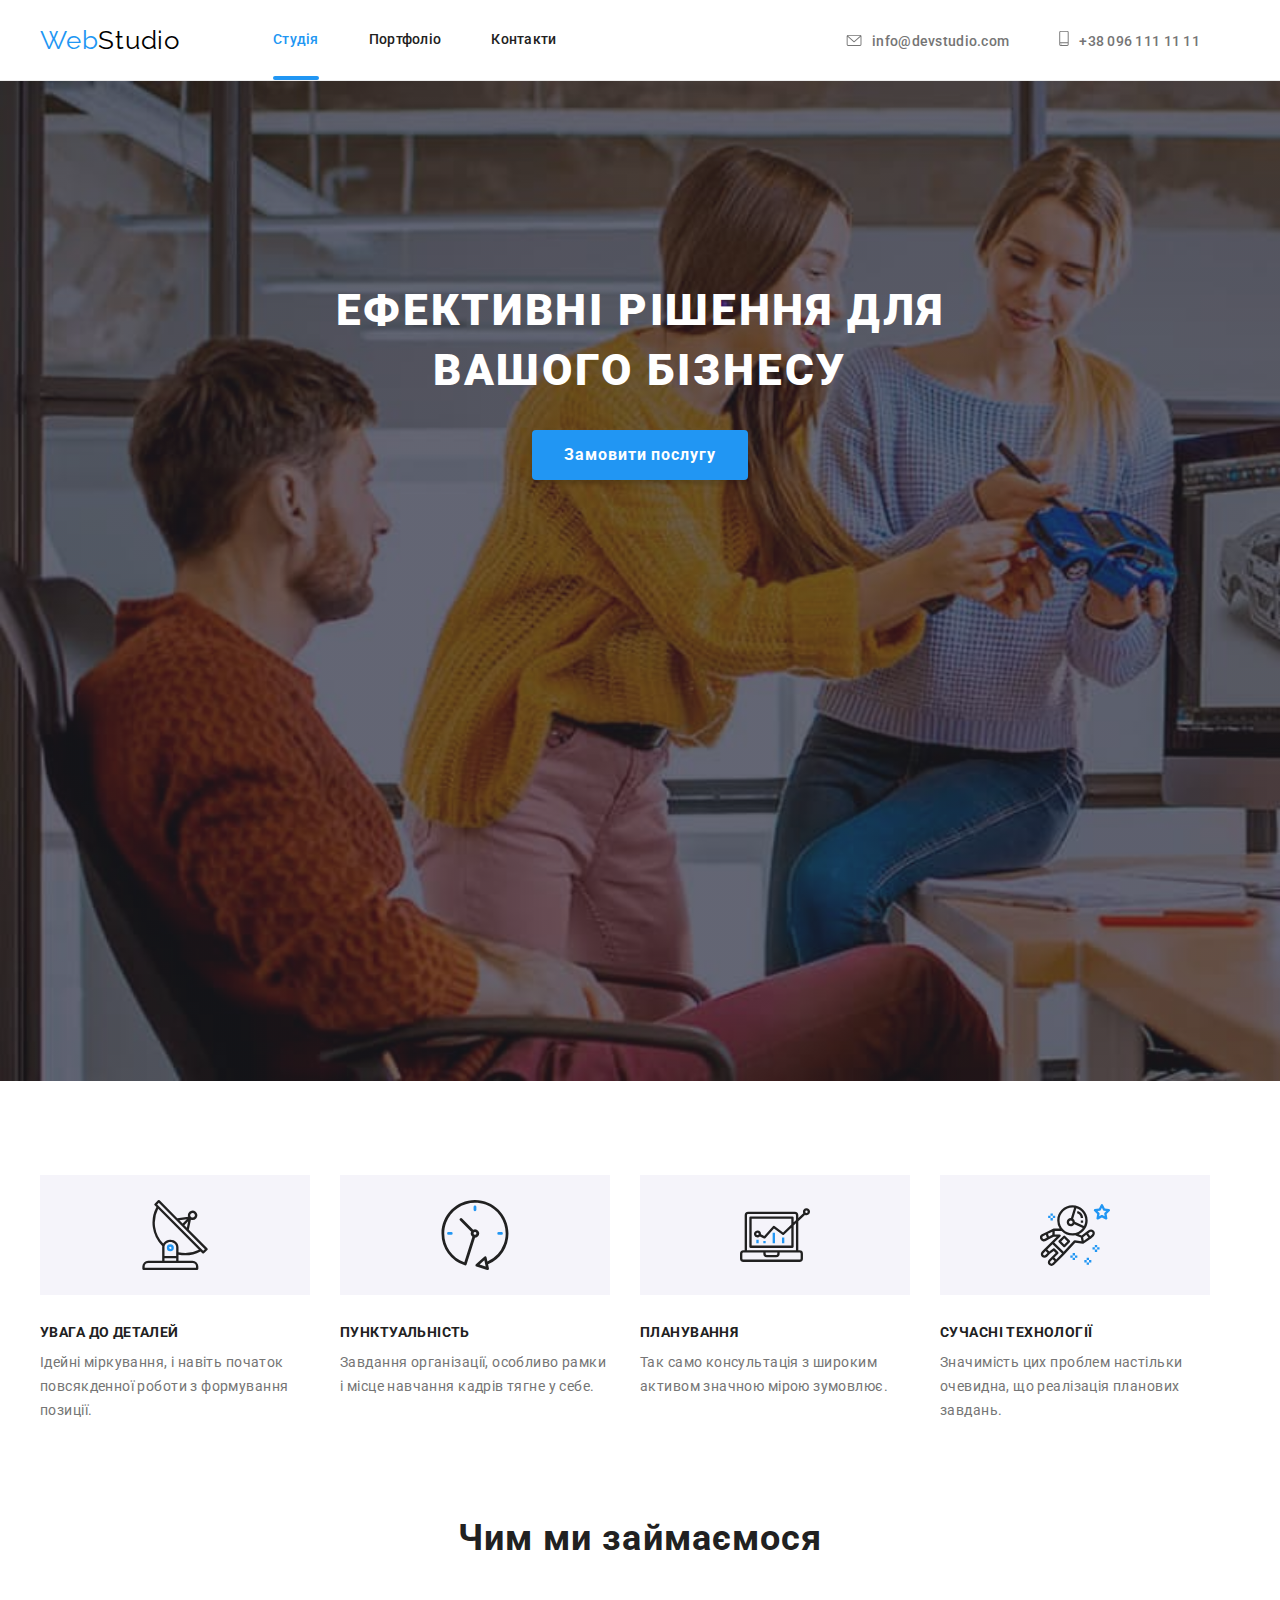
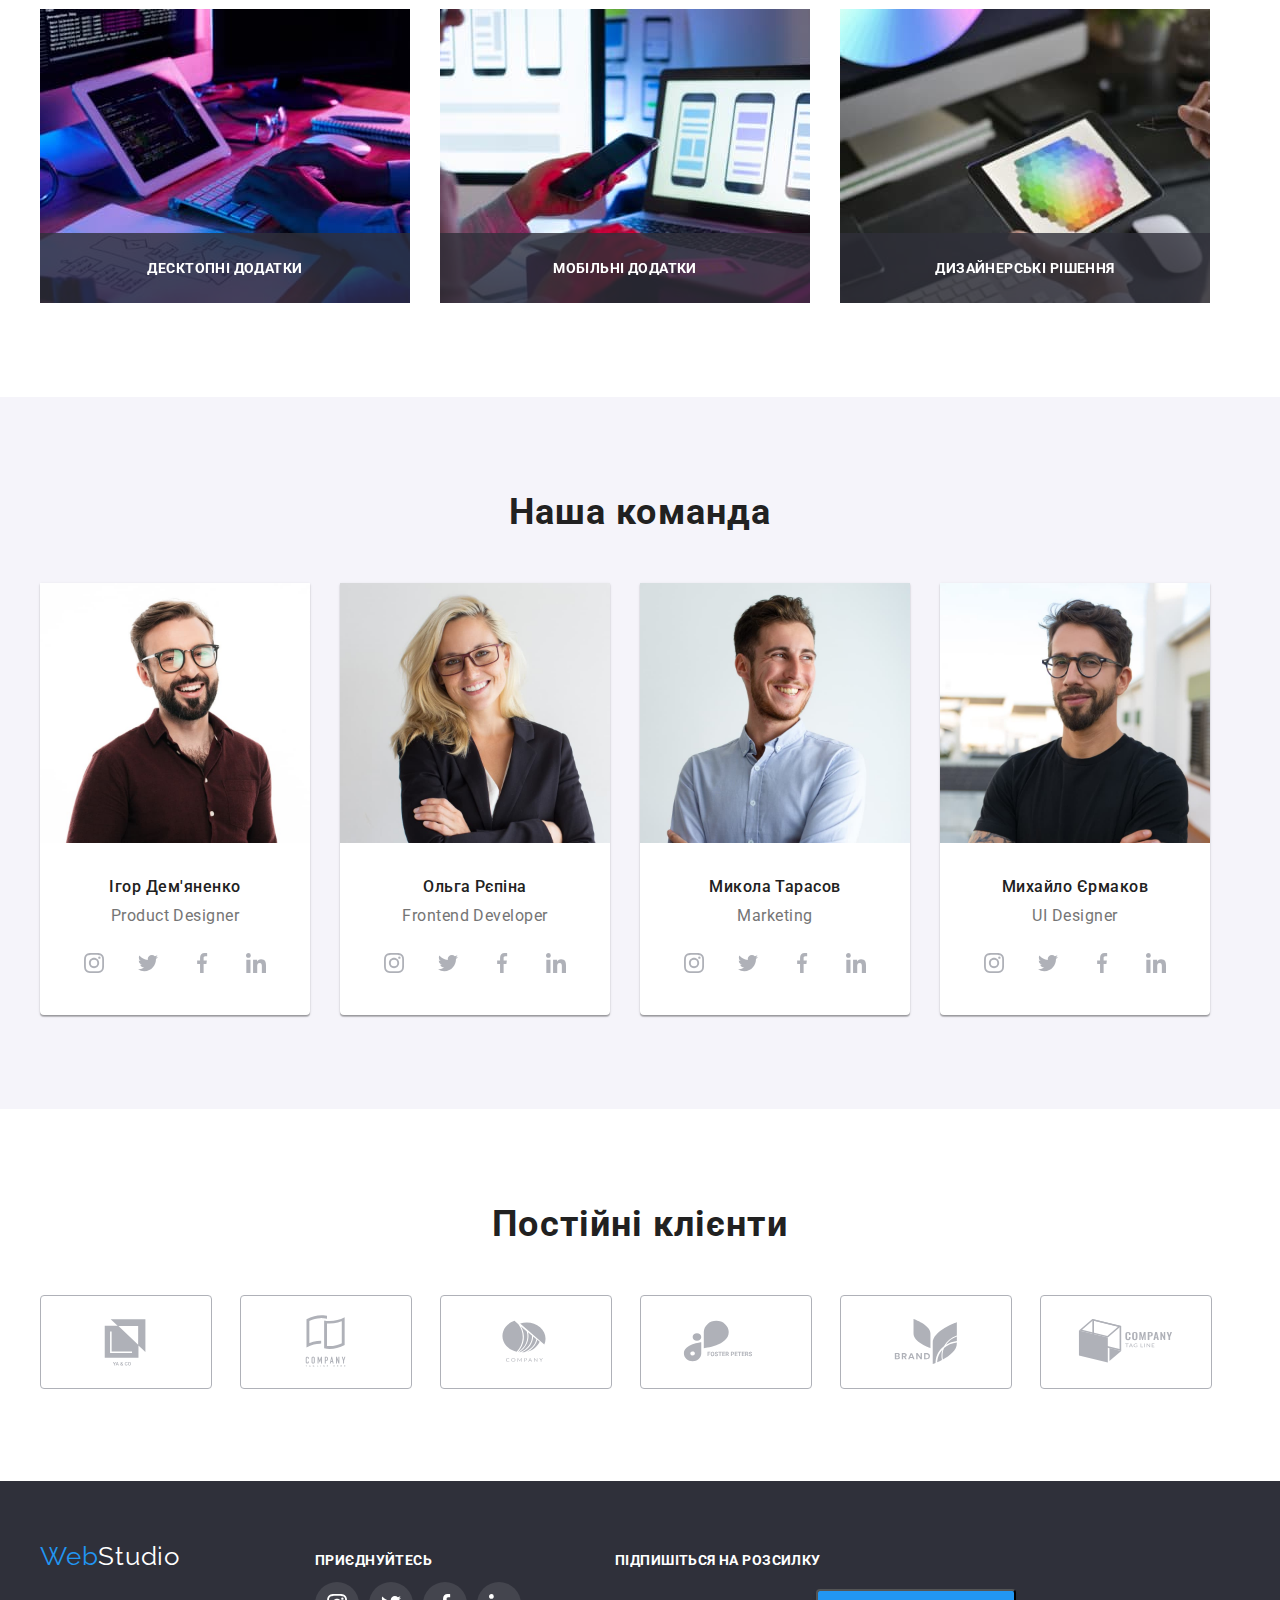
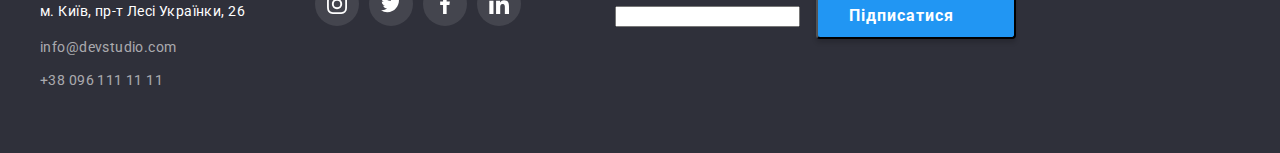
==== index.html @ 8bb9f713 "hw6" ====
<!DOCTYPE html> 
<html lang="en">
    <head> 
        <meta charset="UTF-8"> 
        <meta name=" viewport" content="width=device-width" >
        <title>Index</title>
        <link rel="stylesheet" href="https://cdnjs.cloudflare.com/ajax/libs/modern-normalize/1.1.0/modern-normalize.min.css" integrity="sha512-wpPYUAdjBVSE4KJnH1VR1HeZfpl1ub8YT/NKx4PuQ5NmX2tKuGu6U/JRp5y+Y8XG2tV+wKQpNHVUX03MfMFn9Q==" crossorigin="anonymous" referrerpolicy="no-referrer" />
        <link rel="stylesheet" href="./css/styles.css">
        <link rel="preconnect" href="https://fonts.googleapis.com">
<link rel="preconnect" href="https://fonts.gstatic.com" crossorigin>
<link href="https://fonts.googleapis.com/css2?family=Raleway:wght@700&family=Roboto:wght@400;500;700;900&display=swap" rel="stylesheet">
    </head>

    <body> 
        
  <!-- Хедер студії -->

<header class="header"> 
    <div class="container ">
        <nav class="site-nav link">
            
            <a href="./index.html" class="logo"> <span class="web">Web</span>Studio </a> 
         

            <ul class="site-nav"> 
                <li > <a class="link current line" href="./index.html"> Студія </a> </li> 
                <li > <a class="link line" href="./portfolio.html"> Портфоліо </a> </li> 
                <li > <a class="link line" href="./contacts.html"> Контакти </a> </li> 
            </ul> 
        
    
            <ul class="nav-contact"> 
                 <li class="envelope-li">  
                    <a class="uplink" href="mailto:info@studio.com">
                        <svg width="16" height="12" class="clients-svg"> 
                            <use href="./images/icons.svg#icon-envelope"></use>
                        </svg> 
                        info@devstudio.com        
                    </a> 
                </li>

                 <li class="number-li"> 
                    <a class="uplink" href="tel:+380961111111"> 
                        <svg width="10" height="15.99" class="clients-svg"> 
                            <use href="./images/icons.svg#icon-smartphone"></use>
                        </svg> 
                        +38 096 111 11 11 
                    </a> 
                </li> 

              </ul>     
        </nav>
    </div>    
   
</header>
 
<main> 

 <!-- Герой -->
 <section class="hero"> 
 <div class="container"> 
    <h1 class="hero-title"> ЕФЕКТИВНІ РІШЕННЯ ДЛЯ ВАШОГО БІЗНЕСУ </h1>
    <button data-modal-open type="button" class="hero-button"> Замовити послугу </button>

 </div>

    <!-- Modal-->

 <div class="backdrop is-hidden" data-modal>
    <div class="modal">
        <button data-modal-close class="close-button"> </button>

        <div class="modal-content">

        <p class="leave-form">Залиште свої дані, ми вам передзвонимо</p>
        <form class="modal-form">
            <!-- CHANGE TO CLASS FROM SCRIPT -->
        <div class="form-field"> 
            <label class="label-text" for="name">Ім'я</label>
            <input type="text" name="name" id="name"> 
        </div>
        <div class="form-field">  
            <label class="label-text" for="telephone">Номер телефону</label>
            <input type="tel" name="telephone" id="telephone">
        </div>
        <div class="form-field">
            <label class="label-text" for="mail">Пошта</label>
            <input type="email" name="email" id="mail">
        </div>
        <div class="form-field">
            <label class="label-text" for="comment">Коментар</label>
            <textarea type="text" name="comment" id="comment" placeholder="Введіть текст" class="placeholder" rows="8"> </textarea>
        </div>

        <div class="checkbox">
            <input type="checkbox" name="" value="agreement" id="agreement" placeholder="Введіть текст"/>
            <label class="checkbox-text" for="agreement"> Погоджуюся з розсилкою та приймаю 
                <a class="conditions-span" href="">Умови договору</a>
            </label>
        </div>

    

            <button class="submit-button" type="submit"> Відправити </button>

        </form>
    </div>

       </div>
    </div>
 
</div> 
 
     
 </section>
  


  <!-- Головна частина -->


<section class="feature-list"> 
    <div class="container features">
    <ul class="allfeatures"> 
        <li class="all-features first-feature"> 
            <div class="grey-features"> 
            <svg width="70" height="70" class="grey-icon"> 
                <use href="./images/icons.svg#icon-antenna"></use>
            </svg> 
             </div>
            <h3 class="title"> УВАГА ДО ДЕТАЛЕЙ</h3>
            <p class="text"> Ідейні міркування, і навіть початок повсякденної роботи з формування позиції.</p>
       
        </li>
        <li class="all-features second-feature"> 
            <div class="grey-features"> 
            <svg width="70" height="70" class="clock"> 
                <use href="./images/icons.svg#icon-clock"></use>
            </svg> 
            </div>
            <h3 class="title"> ПУНКТУАЛЬНІСТЬ</h3> 
            <p class="text"> Завдання організації, особливо рамки і місце навчання кадрів тягне у себе.</p>
    
        </li>
        <li class="all-features third-feature"> 
            <div class="grey-features"> 
            <svg width="70" height="70" class="diagram"> 
                <use href="./images/icons.svg#icon-diagram"></use>
            </svg> 
            </div>
             <h3 class="title"> ПЛАНУВАННЯ</h3>
             <p class="text"> Так само консультація з широким активом значною мірою зумовлює.</p>
          
         </li>
        <li class="all-features fourth-feature">
            <div class="grey-features"> 
            <svg width="70" height="70" class="antenna"> 
                <use href="./images/icons.svg#icon-astronaut"></use>
            </svg> 
            </div>
             <h3 class="title"> СУЧАСНІ ТЕХНОЛОГІЇ </h3>
             <p class="text"> Значимість цих проблем настільки очевидна, що реалізація планових завдань.</p>
        
        </li>
      </ul>  
    </div> 
</section>


<section class="work">
    <div class="container"> 
      <h2 class="work-title pics"> Чим ми займаємося </h2>
      <ul class="pictures"> 
             
        <li>
            <div class="pic-box"> 
             <img class="work-img" src="./images/picture1.jpg" alt="Людина друкує на клавіатурі" width="370">  
        
                 <div class="text-div">
                 <p class="pic-text">Десктопні додатки</p>
                </div>

            </div>
        </li>

        <li> 
            <div class="pic-box">
            <img class="work-img" src="./images/picture2.jpg" alt="Створення дизайну застосунку" width="370">   
        
            <div class="text-div">
            <p class="pic-text">Мобільні додатки</p>
            </div>

            </div>
         </li>

        <li> 
            <div class="pic-box">
            <img class="work-img" src="./images/picture3.jpg" alt="Вибір кольору із палітри" width="370">   

            <div class="text-div">
            <p class="pic-text">Дизайнерські рішення</p>
            </div>
             
           </div>
        </li>

      </ul>
    
    </div>
</section>
   
    
      
<section class="team ">
    <div class="container team"> 
            <h2 class="team-title">Наша команда</h2> 
             <div class="flex-container"> 
                <ul class="teamname"> 
                    <li class="team-item"> 
                         <img src="./images/ihor.jpg" alt="Ігор Дем'яненко" width="270">
                         <div class="paragraph"> 
                         <p class="name"> Ігор Дем'яненко</p>
                         <p class="job"> Product Designer</p>

                             <ul class="socials"> 

                                 <li class="socials-item">
                                    <a href="" class="socials-link">
                                        <svg width="20" height="20" class="socials-icon">
                                             <use href="./images/icons.svg#icon-instagram"></use>
                                        </svg>
                                    </a> 
                                 </li>

                                 <li class="socials-item">
                                    <a href="" class="socials-link">
                                        <svg width="20" height="20" class="socials-icon">
                                             <use href="./images/icons.svg#icon-twitter"></use>
                                        </svg>
                                    </a> 
                                 </li>

                                 <li class="socials-item">
                                    <a href="" class="socials-link">
                                        <svg width="20" height="20" class="socials-icon">
                                             <use href="./images/icons.svg#icon-facebook"></use>
                                        </svg>
                                    </a> 
                                 </li>

                                 <li class="socials-item">
                                    <a href="" class="socials-link">
                                        <svg width="20" height="20" class="socials-icon">
                                             <use href="./images/icons.svg#icon-linkedin"></use>
                                        </svg>
                                    </a> 
                                 </li>

                             </ul>
                         </div>
                     </li>
                     <li class="team-item"> 
                         <img src="./images/olha.jpg" alt="Ольга Рєпіна" width="270">
                         <div class="paragraph">
                         <p class="name"> Ольга Рєпіна</p>
                         <p class="job"> Frontend Developer</p>
                         <ul class="socials"> 

                            <li class="socials-item">
                               <a href="" class="socials-link">
                                   <svg width="20" height="20" class="socials-icon">
                                        <use href="./images/icons.svg#icon-instagram"></use>
                                   </svg>
                               </a> 
                            </li>

                            <li class="socials-item">
                               <a href="" class="socials-link">
                                   <svg width="20" height="20" class="socials-icon">
                                        <use href="./images/icons.svg#icon-twitter"></use>
                                   </svg>
                               </a> 
                            </li>

                            <li class="socials-item">
                               <a href="" class="socials-link">
                                   <svg width="20" height="20" class="socials-icon">
                                        <use href="./images/icons.svg#icon-facebook"></use>
                                   </svg>
                               </a> 
                            </li>

                            <li class="socials-item">
                               <a href="" class="socials-link">
                                   <svg width="20" height="20" class="socials-icon">
                                        <use href="./images/icons.svg#icon-linkedin"></use>
                                   </svg>
                               </a> 
                            </li>

                        </ul>
                        </div>
                     </li>
                     <li class="team-item"> 
                         <img src="./images/mykola.jpg" alt="Микола Тарасов" width="270">
                         <div class="paragraph">
                         <p class="name"> Микола Тарасов</p>
                         <p class="job"> Marketing</p>

                         <ul class="socials"> 

                            <li class="socials-item">
                               <a href="" class="socials-link">
                                   <svg width="20" height="20" class="socials-icon">
                                        <use href="./images/icons.svg#icon-instagram"></use>
                                   </svg>
                               </a> 
                            </li>

                            <li class="socials-item">
                               <a href="" class="socials-link">
                                   <svg width="20" height="20" class="socials-icon">
                                        <use href="./images/icons.svg#icon-twitter"></use>
                                   </svg>
                               </a> 
                            </li>

                            <li class="socials-item">
                               <a href="" class="socials-link">
                                   <svg width="20" height="20" class="socials-icon">
                                        <use href="./images/icons.svg#icon-facebook"></use>
                                   </svg>
                               </a> 
                            </li>

                            <li class="socials-item">
                               <a href="" class="socials-link">
                                   <svg width="20" height="20" class="socials-icon">
                                        <use href="./images/icons.svg#icon-linkedin"></use>
                                   </svg>
                               </a> 
                            </li>

                        </ul>
                        </div>
                     </li>
                     <li class="team-item"> 
                         <img src="./images/mykhailo.jpg" alt="Михайло Єрмаков" width="270">
                         <div class="paragraph">
                         <p class="name"> Михайло Єрмаков</p>
                          <p class="job"> UI Designer </p>
                          <ul class="socials"> 

                            <li class="socials-item">
                               <a href="" class="socials-link">
                                   <svg width="20" height="20" class="socials-icon">
                                        <use href="./images/icons.svg#icon-instagram"></use>
                                   </svg>
                               </a> 
                            </li>

                            <li class="socials-item">
                               <a href="" class="socials-link">
                                   <svg width="20" height="20" class="socials-icon">
                                        <use href="./images/icons.svg#icon-twitter"></use>
                                   </svg>
                               </a> 
                            </li>

                            <li class="socials-item">
                               <a href="" class="socials-link">
                                   <svg width="20" height="20" class="socials-icon">
                                        <use href="./images/icons.svg#icon-facebook"></use>
                                   </svg>
                               </a> 
                            </li>

                            <li class="socials-item">
                               <a href="" class="socials-link">
                                   <svg width="20" height="20" class="socials-icon">
                                        <use href="./images/icons.svg#icon-linkedin"></use>
                                   </svg>
                               </a> 
                            </li>

                        </ul>
                        </div>
                     </li>
                </ul>  
          </div>
    </div>
</section> 
</main>

<section class="clients"> 
    <div class="container clients"> 
        <h2 class="clients-title">Постійні клієнти</h2> 
        <ul class="our-clients"> 
            <li class="client-item"> 
                <a href="" class="client-a">
                <svg width="106" height="60" class="client-svg">
                    <use href="./images/icons.svg#icon-logo1"> </use>
                 </svg>
                </a> 
             </li>

             <li class="client-item"> 
                <a href="" class="client-a">
                <svg width="106" height="60" class="client-svg">
                    <use href="./images/icons.svg#icon-logo2"> </use>
                 </svg>
                </a> 
             </li>

             <li class="client-item"> 
                <a href="" class="client-a">
                <svg width="106" height="60" class="client-svg">
                    <use href="./images/icons.svg#icon-logo3"> </use>
                 </svg>
                </a> 
             </li>

             <li class="client-item"> 
                <a href="" class="client-a">
                <svg width="106" height="60" class="client-svg">
                    <use href="./images/icons.svg#icon-logo4"> </use>
                 </svg>
                </a> 
             </li>

             <li class="client-item"> 
                <a href="" class="client-a">
                <svg width="106" height="60" class="client-svg">
                    <use href="./images/icons.svg#icon-logo5"> </use>
                 </svg>
                </a> 
             </li>

             <li class="client-item"> 
                <a href="" class="client-a">
                <svg width="106" height="60" class="client-svg">
                    <use href="./images/icons.svg#icon-logo6"> </use>
                 </svg>
                </a> 
             </li>
            
            
        </ul>
    </div>

</section>

  <!-- Футер -->
  <footer class="footer"> 

   <div class="container one"> 

    <div class="logo-container">

    <a href="./index.html" class="lower-logo"> <span class="web">Web</span>Studio </a>

        <address class="location" >  м. Київ, пр-т Лесі Українки, 26</address>

        <ul class="contact-nav low"> 
            <li class="contact-li">  <a class="downlink" href="mailto:info@studio.com">info@devstudio.com</a>  </li>
            <li class="contact-li"> <a class="downlink last" href="tel:+380961111111">+38 096 111 11 11</a>  </li> 
        </ul> 

    </div>
    <div class="join-div"> 

        <p class="join"> Приєднуйтесь</p>

            <ul class="socials footer">
                <li class="socials-item"> 
                    <a href="" class="join-a">
                         <svg width="20" height="20" class="join-svg"> 
                             <use href="./images/icons.svg#icon-instagramwhite"></use>
                         </svg>
                    </a>          
              </li>

                 <li class="socials-item"> 
                     <a href="" class="join-a">
                        <svg width="20" height="20" class="join-svg"> 
                            <use href="./images/icons.svg#icon-twitterwhite"></use>
                        </svg>
                    </a>
                </li>

                 <li class="socials-item"> 
                    <a href="" class="join-a">
                         <svg width="20" height="20" class="join-svg"> 
                            <use href="./images/icons.svg#icon-facebookwhite"></use>
                         </svg>
                    </a>
                 </li>

                <li class="socials-item"> 
                     <a href="" class="join-a">
                        <svg width="20" height="20" class="join-svg"> 
                            <use href="./images/icons.svg#icon-linkedinwhite"></use>
                        </svg>
                    </a>
                </li>
           </ul> 

    </div>
    <div class="subscription-block"> 
        <form class="subscribe-form">
            <!-- CHANGE TO CLASS FROM SCRIPT -->
    
            <label for="subscribe" class="subscribe-text">Підпишіться на розсилку</label>

            <div class="area-and-button">
            <input type="text" name="subscribe" id="subscribe"> 
    
            <button type="submit" class="subscribe-button"> Підписатися
                <svg width="24" height="24" class=""> 
                    <use href="./images/icons.svg#icon-white-send"></use>
                </svg> 
            </button>

            </div>
    
        </form>
        
       </div>

   </div>

   <!-- ФОРМА -->

  

  </footer>

  <script src="./js/modal.js"></script> 

    </body>

</html>
---- css/styles.css ----
:root {
    --primary-text-color: #757575;
    --secondary-text-color: #212121;
    --accent-color: #2196F3;
    --white: #fff;
    --black: #000;
    --secondary-bcg-color: #F5F4FA;
    --bcg-for-hw2: #F5F5F5;
    --footer-bgc: #2F303A;
    --footer-text-color:rgba(255,255,255,0.6);
    --border:  #ECECEC;
    --transition:  250ms cubic-bezier(0.4, 0, 0.2, 1) ;
}

.container {
    padding-left: 15px;
    padding-right: 15px;
    width: 1200px; 
    margin-left: auto;
    margin-right: auto;
    
}

a {
    text-decoration: none;
}

button {
    font-family: inherit;
    cursor: pointer;
}

body {
    margin: 0;
}

/* HEADER */ 
.header {
    background-color: var(--white);
    border-bottom: 1px solid var(--border);
}


/* СТИЛІ ДЛЯ СТУДІЇ */

.site-nav, .nav-contact {
    display: flex;
    flex-direction: row;
    align-items: flex-end;
}

.nav-contact .uplink {
    display: flex;
    justify-content:baseline;
font-weight: 500;
font-size: 14px;
line-height: 1.14;
letter-spacing: 0.02em;
color: var(--primary-text-color);

transition: color 250ms cubic-bezier(0.4, 0, 0.2, 1);
}

.nav-contact .uplink:hover, 
.nav-contact .uplink:focus {
    color: var(--accent-color);
    font-weight: 500;
    font-size: 14px;
    line-height: 1.14;
    letter-spacing: 0.02em;
}

.uplink {
    width: 100%;
    height: 100%;
    
    display: flex;
    align-items: baseline;
    justify-content: center; 
}


.current.line {
    position: relative;
}

.current.line::after {
    position: absolute;
    left: 0;
    bottom: 0;
content: '';
display: block;
width: 100%;
height: 4px;
background-color: var(--accent-color);
border-radius: 2px;
}


.clients-svg {
margin-right: 10px;
fill: var(--primary-text-color)
}

.uplink .clients-svg {
    transition: color 250ms cubic-bezier(0.4, 0, 0.2, 1);
}

.uplink:hover .clients-svg, .uplink:focus .clients-svg {
    fill: var(--accent-color);
}


.nav-contact {
    margin-left: auto; 
    margin-right: 40px;
}

body { 
    color: var(--primary-text-color) ;
    background-color: var(--white);
    font-family: 'Roboto', sans-serif;
}


ul {
    list-style-type: none;
    padding: 0;
    margin: 0;
}

.logo {
    color: var(--black);
    font-family: 'Raleway', sans-serif;
font-size: 26px;
line-height: 1.19;
letter-spacing: 0.03em;
margin-right: 93px;
}

.web {
    color: var(--accent-color);
    font-family: 'Raleway', sans-serif;
font-size: 26px;
line-height: 1.19;
letter-spacing: 0.03em;
}


/* SITE NAV */

.site-nav {
    display: flex;
    align-items: center;
}

.site-nav li:not(:last-child) {
    margin-right: 50px;
}



.site-nav .link {
    padding-top: 32px;
    padding-bottom: 32px;
    display: block;
    color: var(--secondary-text-color);
    font-weight: 500;
font-size: 14px;
line-height: 1.14;
letter-spacing: 0.02em;

transition: color 250ms cubic-bezier(0.4, 0, 0.2, 1);

}

.site-nav .link:hover,
.site-nav .link:focus {
    padding-top: 32px;
    padding-bottom: 32px;
    display: block;
color: var(--accent-color);
font-weight: 500;
font-size: 14px;
line-height: 1.14;
letter-spacing: 0.02em;
}

.site-nav .link:current {
    color: var(--accent-color);
}

.site-nav .current {
    color: var(--accent-color);
}



/* HERO */
.hero {
    background-color: #2F303A;
    height: 600px;
    text-align: center;
    padding-top: 200px;
    padding-bottom: 200px;
    
    background-repeat: no-repeat;
    background-size: cover ;
    background-image: linear-gradient(to bottom, rgba(47, 48, 58, 0.4),  rgba(47, 48, 58, 0.4)), url(../images/bgimg.jpg);
}

.hero-title {
    
    width: 696px;
    margin-left: auto;
    margin-right: auto;
    margin-top: 0;
  color: var(--white);
font-style: normal;
font-weight: 900;
font-size: 44px;
line-height: 1.36;
letter-spacing: 0.06em;
text-transform: uppercase;

}

.hero-button {
    
    color:var(--white);
    background-color:var(--accent-color);
    border-color: transparent;
    width: 216px;
height: 50px;
font-weight: 700;
font-size: 16px;
line-height: 1.87;
letter-spacing: 0.06em;
box-shadow: 0px 4px 4px rgba(0, 0, 0, 0.15);
border-radius: 4px;


}

/* SECTION */

section {
    margin: 0;
    padding-top: 94px;
    padding-bottom: 94px;
}

.container.features li {
display: block;
justify-content: center;
}

.feature-list {
    padding-bottom: 0;
}

.allfeatures {
    display: flex;
    flex-direction: row;
    
    margin-right: auto;
    margin-left: auto;
    
    padding-right: 0;
    align-items: baseline;
}


.all-features:not(:last-child) {
    margin-right: 30px;
}

.all-features {
    width: 270px;
}

.grey-features {
    /* content: ''; */
    height: 120px;
    display: flex;
    justify-content: center;
    align-items: center;
    margin-bottom: 30px;
    background-color:var(--secondary-bcg-color);
}



.feature-list, .work {
    background-color: var(--white);
}

.section-title {
    color: var(--secondary-text-color);
}

/*  FEATURES*/



.feature-list .title {
    color:var(--secondary-text-color);
font-size: 14px;
line-height: 1.14;
letter-spacing: 0.03em;
text-transform: uppercase;
margin-top: 0;
margin-bottom: 10px;
}

.feature-list .text {
font-size: 14px;
line-height: 1.71;
letter-spacing: 0.03em;
margin-top: 0;
margin-bottom: 0;
}

/* WORK */


.pictures {
    display: flex;
    flex-direction: row;
    gap: 30px;
}

.work .work-title, .team-title, .clients-title {
    color: var(--secondary-text-color);
font-size: 36px;
line-height: 1.17;
text-align: center;
letter-spacing: 0.03em;
}

.work-title {
    margin-top: 0;
    margin-bottom: 50px;
}

.pic-box {
    position: relative;
}

.text-div {
    position: absolute;
    width: 100%;
    left: 0;
    bottom: 0;
    background-color: rgba(47, 48, 58, 0.8);
}

.pic-text {

font-weight: 700;
font-size: 14px;
line-height: 16px;
text-align: center;
letter-spacing: 0.03em;
text-transform: uppercase;
margin-top: 27px;
margin-bottom: 27px;

color: #FFFFFF;
}

.work-img {
    display: block;
}



/* .text-div-1, .text-div-2, .text-div-3 {
    position: absolute;
    left: 0;
    bottom: 0;

    width: 370px;
    height: 70px;
    background-color: rgba(47, 48, 58, 0.8);
}

.text-one .text-two, .text-three {

    font-size: 14px;
    font-weight: 700;
    line-height: 16px;
    letter-spacing: 0.03em;
    text-align: center;

    color: rgba(255, 255, 255, 1); 
}

.text-one {
    position: absolute;
    width: 370px;
    height: 70px;
    left: 0;
    bottom: 0;
}

.work-img {
    position: relative;
} */




/* КОМАНДА*/



.flex-container > ul{
    display: flex;
    flex-direction: row; 

}

.team-item {
    width: 270px;
    background-color:var(--white);
    box-shadow: 0px 2px 1px 0px #00000033, 0px 1px 1px 0px #00000024, 0px 1px 3px 0px #0000001F;

    border-radius: 0px 0px 4px 4px;
}


.team-item:not(:last-child) {
    margin-right: 30px;
}
.team-item:first-child {
    margin-left: 0;
}


.team {
    background-color:var(--secondary-bcg-color);
}

.team-title {
    margin-bottom: 50px;
    margin-top: 0;

}


.name {
    color: var(--secondary-text-color);
    font-weight: 500;
font-size: 16px;
line-height: 1.19;
letter-spacing: 0.03em;
text-align: center;
margin-top: 0;
margin-bottom: 10px;
}

.job {
    color: var(--primary-text-color);
font-size: 16px;
line-height: 1.19;
letter-spacing: 0.03em;
text-align: center;
margin-bottom: 16px;
margin-top: 0;
}

.paragraph {
    padding-top: 30px;
    padding-bottom: 30px;
}


.socials {
    display: flex;
    justify-content: center;
    align-items: center;
}


.socials-item {
    width: 44px;
    height: 44px;
}

.socials-item:not(:last-child) {
    margin-right: 10px;
}

.socials-link {
    fill: #afb1b8; 
    transition: background-color 250ms cubic-bezier(0.4, 0, 0.2, 1), fill 250ms cubic-bezier(0.4, 0, 0.2, 1) ;
    

}

.socials-link:hover, .socials-link:focus {
    fill: var(--white);
    background-color: var(--accent-color);
}



.socials-link {
    display: flex;
    justify-content: center;
    align-items: center;
    border-radius: 50%;
    width: 100%;
    height: 100%;
    
    background-color: var(--white);
}




.clients-title {
    margin-bottom: 50px;
    margin-top: 0;
}

.our-clients {
    display: flex;
    flex-direction: row;
    margin-left: auto;
    margin-right: auto;
}

.client-item {
    width: 170px;
    height: 92px;
}

.client-item:not(:last-child) {
    margin-right: 30px;
}

/* .client-item:hover {
    border: 1px solid var(--accent-color);
} */

.client-a {
    display: flex;
    justify-content: center;
    align-items: center;
    width: 100%;
    height: 100%;
    border: 1px solid #AFB1B8;
    border-radius: 4px;
    color: #AFB1B8;

    transition: color 250ms cubic-bezier(0.4, 0, 0.2, 1), border-color 250ms cubic-bezier(0.4, 0, 0.2, 1);    
}

.client-a:hover, .client-a:focus {
    color:var(--accent-color);
    border: 1px solid var(--accent-color);
}

.client-svg {
    fill: currentColor;
}

/* ФУТЕР */

.footer {
    background-color: var(--footer-bgc);
    padding: 60px 0;
}

.part-one {
margin-right: 70px;
}

.contact-li:not(:last-child) {
    margin-bottom: 9px;
}


.contact-nav .downlink{
    color: var(--footer-text-color);
    font-size: 14px;
    line-height: 1.71;
    letter-spacing: 0.03em;
    margin-bottom: 12px;

    transition: color 250ms cubic-bezier(0.4, 0, 0.2, 1);
}

.contact-nav .downlink:hover, 
.contact-nav .downlink:focus {
    color: var(--accent-color);
    font-size: 14px;
    line-height: 1.71;
    letter-spacing: 0.03em;
}

.location {
    font-style: normal;
    color:var(--white);
font-size: 14px;
line-height: 1.71;
letter-spacing: 0.03em;
margin-bottom: 12px;
margin-top: 28px;
}


.lower-logo {
    color: var(--white);
    font-family: 'Raleway', sans-serif;
    margin-bottom: 28px;
font-size: 26px;
line-height: 1.19;
letter-spacing: 0.03em;
}


.socials.footer {
    padding: 0;
}


.join-div {
 display: flex;
 width: 206px;
 height: 80px;
 flex-direction: column;
 justify-content: center;
 margin-left: 70px;
}

.join-us {
    margin-top: 72px;
    margin-left: 516px;
}

.join, .subscribe-text {
    color: var(--white);
    font-weight: 700;
    font-size: 14px;
    line-height: 16px;
    letter-spacing: 0.03em;
    text-transform: uppercase;
    margin-top: 0;
}

.join-a {
    width: 100%;
    height: 100%;
    display: flex;
    justify-content: center;
    align-items: center;

    background-color: rgba(255, 255, 255, 0.1);
    border-radius: 50%;

    transition: background-color 250ms cubic-bezier(0.4, 0, 0.2, 1) ;
}

.join-a:hover, .join-a:focus {
    background-color: var(--accent-color);
    color: white;
}

.join.svg {
    fill: currentColor;
}



.container.one {
    display: flex;
align-items: baseline;
}

.logo-container, .join-div {
    display: inline-block;
}


.subscribe-button {
    width: 200px;
    height: 50px;
    margin-left: 12px;

    background-color:var(--accent-color) ;
font-size: 16px;
font-weight: 700;
line-height: 30px;
letter-spacing: 0.06em;
text-align: center;
color: rgba(255, 255, 255, 1);
box-shadow: 0px 4px 4px rgba(0, 0, 0, 0.15);
border-radius: 4px;

}

.subscription-block {
    display: flex;
    flex-direction: column;
    margin-left: 94px;
}

.area-and-button {
margin-top: 20px;
}

/* СТИЛІЗАЦІЯ СТОРІНКИ ПОРТФОЛІО*/


.main-section {
    background-color: var(--white);
}
.portfolio-button {
color: var(--secondary-text-color);
background-color: var(--secondary-bcg-color);
border: none;
font-style: normal;
font-weight: 500;
font-size: 16px;
line-height: 1.63;
text-align: center;
letter-spacing: 0.03em;

border-radius: 4px;
padding-top: 6px;
padding-bottom: 6px;
padding-left: 22px;
padding-right: 22px;
}

.prt-btn {
    padding-bottom: 0;
}



.pb:not(:last-child) {
    margin-right: 8px;
}

.portfolio-button:not(:last-child) {
    margin-right: 8px;
    background: var(--secondary-bcg-color);

}

.portfolio-button {
    transition: background-color 250ms cubic-bezier(0.4, 0, 0.2, 1), box-shadow 250ms cubic-bezier(0.4, 0, 0.2, 1), color 250ms cubic-bezier(0.4, 0, 0.2, 1);
    
}


.portfolio-button:hover,
.portfolio-button:focus {
    color: var(--white);
    background-color: var(--accent-color);
    box-shadow:   0px 2px 2px 0px rgba(0, 0, 0, 0.12),
    0px 1px 2px 0px rgba(0, 0, 0, 0.08),
    0px 3px 1px 0px rgba(0, 0, 0, 0.1);
}

.port-buttons {
    display: flex;
    justify-content: center;
    margin-bottom: 50px;
}


.sect-card {
padding-top: 0;
}

.card-set {
    display: flex;
    flex-wrap: wrap;
    flex-direction: row;
    margin-left: auto;
    margin-right: auto;
 
}

.cardsubtitles {

    padding-top: 20px;
    padding-bottom: 20px;
    padding-left: 24px;
    padding-right: 24px;
    border-left: 1px solid #EEEEEE;
    border-right: 1px solid #EEEEEE;
    border-bottom: 1px solid #EEEEEE;

}

.cselement {

    width: 370px;
    margin-right: 30px;
    margin-bottom: 30px;

    transition: box-shadow 250ms cubic-bezier(0.4, 0, 0.2, 1);
}

.cselement:nth-child(3n) {
    margin-right: 0;
}

.cselement:hover {
    box-shadow:  1px 4px 6px 0px rgba(0, 0, 0, 0.16),
    0px 4px 4px 0px rgba(0, 0, 0, 0.06),
    0px 1px 1px 0px rgba(0, 0, 0, 0.12);
}




.card-title {
    color: var(--secondary-text-color);
font-size: 18px;
line-height: 2;
letter-spacing: 0.06em;
margin-top: 0;
margin-bottom: 0;
}

.card-area {
    color: var(--primary-text-color);
font-size: 16px;
line-height: 1.88;
letter-spacing: 0.03em;
margin-bottom: 0;
margin-top: 0;
padding-top: 4px;
}

.card-description {
    color: var(--white); 
font-size: 18px;
line-height: 1.5;
letter-spacing: 0.03em;
margin: 0;
}

.resource {
    position: absolute;
    font-size: 18px;
    line-height: 28px;
    letter-spacing: 0.03em;
    text-align: left;

    color:rgba(255, 255, 255, 1);
}

.card-box {
position: relative;
overflow: hidden;
}

.product-thumb {
position: absolute;
left: 0;
top: 0;
background-color: rgba(33, 150, 243, 0.9);
padding: 63px 24px;
margin: 0;
width: 100%;
height: 100%;
transform: translateY(101%);
transition: transform 250ms cubic-bezier(0.4, 0, 0.2, 1);
}

.product-thumb-link:hover .product-thumb,
.product-thumb-link:focus .product-thumb {
transform: translateY(0);
display: block;
}



/* ------------ MODAL WINDOW --------------- */

.backdrop {
    position: fixed;
    top: 0;
    left: 0; 
    width: 100%;
    height: 100%;
    background-color: rgba(0, 0, 0, 0.2);
    
    transition: opacity 250ms cubic-bezier(0.4, 0, 0.2, 1) ;
}

.modal {
    position: absolute;

    width: 528px;
    height: 581px;
    top: 50%;
    left: 50%;
    transform: translate(-50%, -50%);

    border-radius: 4px;
    box-shadow: 0px 1px 3px rgba(0, 0, 0, 0.12), 0px 1px 1px rgba(0, 0, 0, 0.14), 0px 2px 1px rgba(0, 0, 0, 0.2);
    background-color:  rgba(255, 255, 255, 1); 
    background-color: #fff;
}

.backdrop.is-hidden {
    opacity: 0;
    pointer-events: none;

}

.close-button {
position:absolute;   
margin-top: 8px;
margin-right: 8px;

right: 0;
top:0;
width: 30px;
height: 30px;

background-image: url(../images/close.svg);
background-repeat: no-repeat;
background-position: center;
padding: 9px 9px;
border-color: rgba(0, 0, 0, 0.1);
background-color: rgba(255, 255, 255, 1);
border-radius: 50%;

}

textarea {
    resize: none;
}

.modal-form {

}

.modal-content {
width: 448px;
height: 342px;

margin-right: auto;
margin-left: auto;
}

.leave-form {
font-size: 20px;
font-weight: 700;
line-height: 23px;
letter-spacing: 0.03em;
text-align: center;

margin-top: 40px;

color: rgba(33, 33, 33, 1);
}
 
.form-field {
    /* outline: 1px solid teal; */
    display: flex;
    flex-direction: column;

    margin-bottom: 10px;
}

.form-field input {
    margin: 0;
    width: 448px;
    height: 40px;

    border: 1px solid rgba(33, 33, 33, 0.2);
    border-radius: 4px;
}

.form-field label {
    margin-bottom: 4px;
}

.label-text {

font-size: 12px;
line-height: 14px;
letter-spacing: 0.01em;
text-align: left;

color: rgba(117, 117, 117, 1);
}

.placeholder {

font-size: 12px;
line-height: 14px;
letter-spacing: 0.01em;
text-align: left;
color: rgba(117, 117, 117, 0.5);

}

.checkbox-text {

    font-size: 14px;
    line-height: 24px;
    letter-spacing: 0.03em;
    text-align: left;
    color: rgba(117, 117, 117, 1);
    margin-left: 7px;

}

.checkbox {
    display: flex;
    align-items: baseline;
}

.conditions-span {
    color:  rgba(33, 150, 243, 1);
    text-decoration: underline;
}

.submit-button {
    width: 200px;
    height: 50px;
    background: var(--accent-color); 
    border-radius: 4px;
    border-color: transparent;

font-size: 16px;
font-weight: 700;
line-height: 30px;
letter-spacing: 0.06em;
text-align: center;
color: rgba(255, 255, 255, 1);

    transition: box-shadow 250ms cubic-bezier(0.4, 0, 0.2, 1);

    margin-top: 30px;
}

.submit-button:hover {
    box-shadow: 0px 4px 4px rgba(0, 0, 0, 0.15);
}
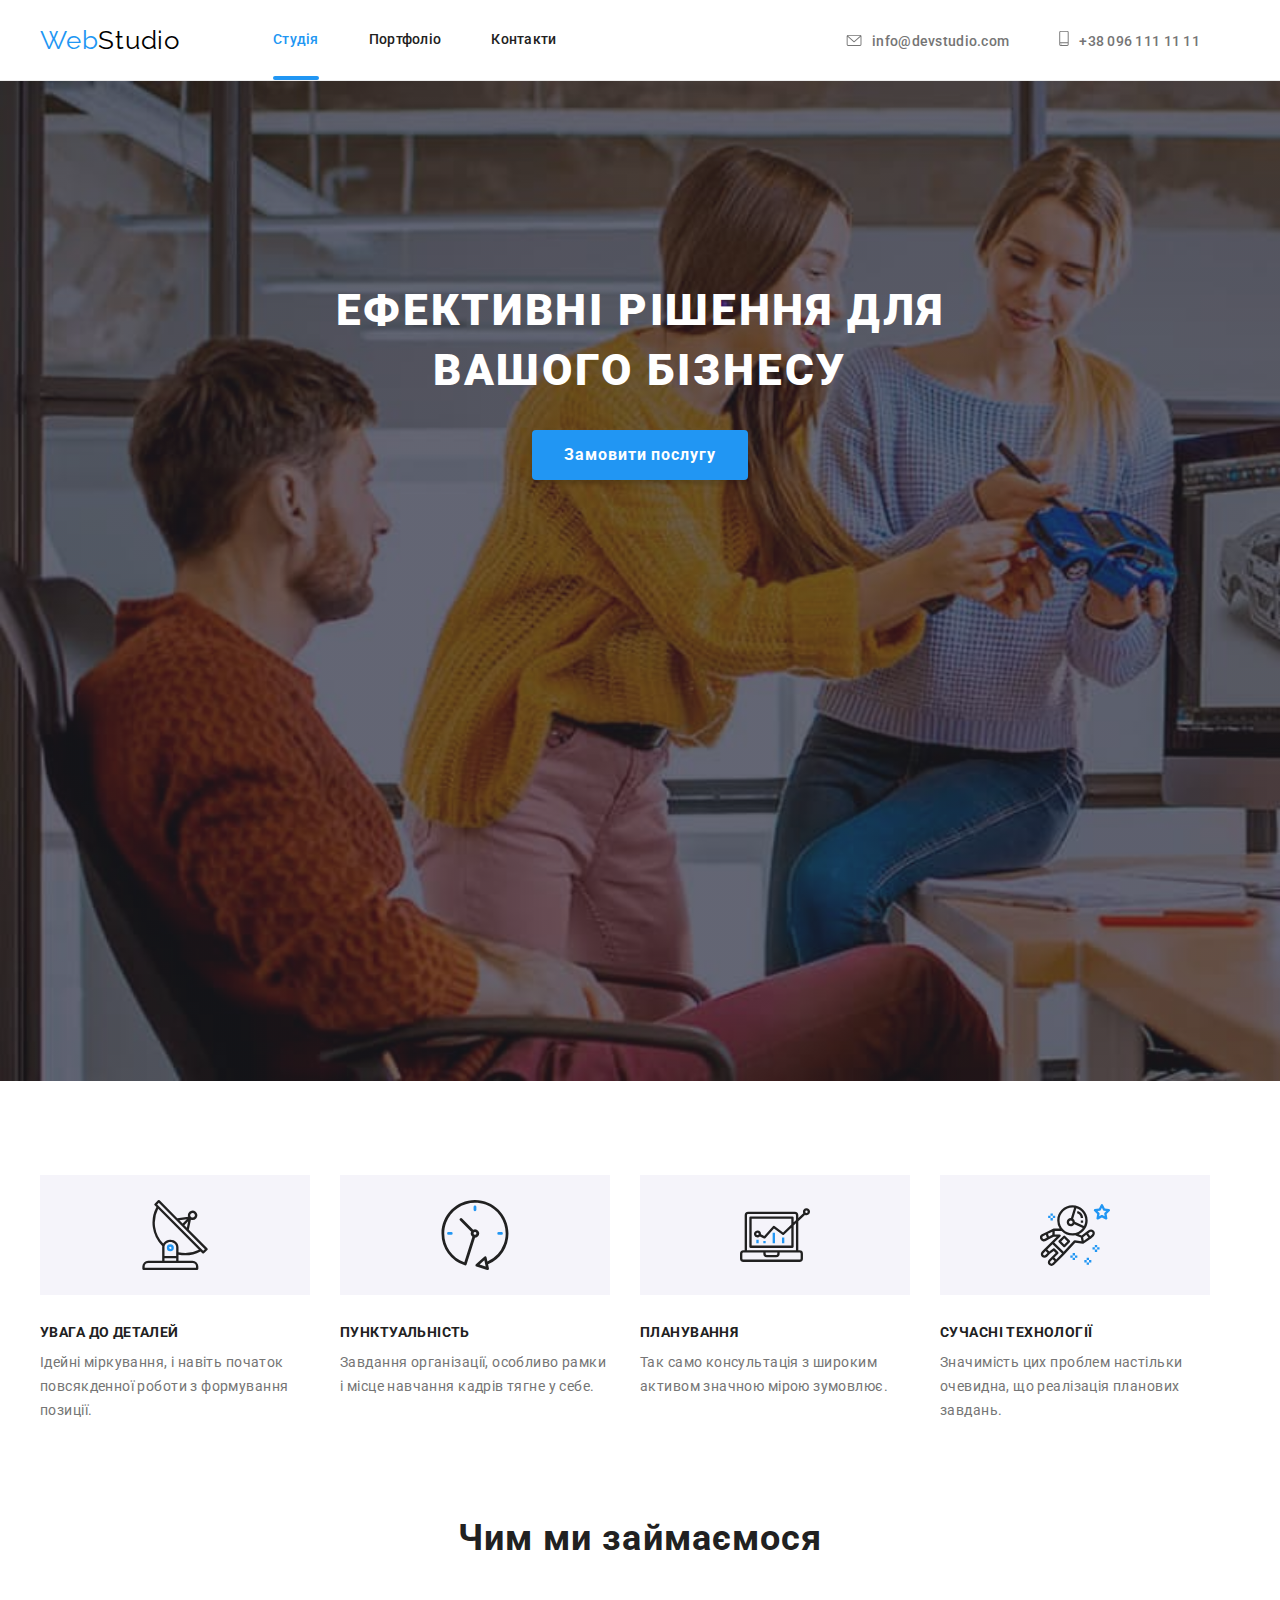
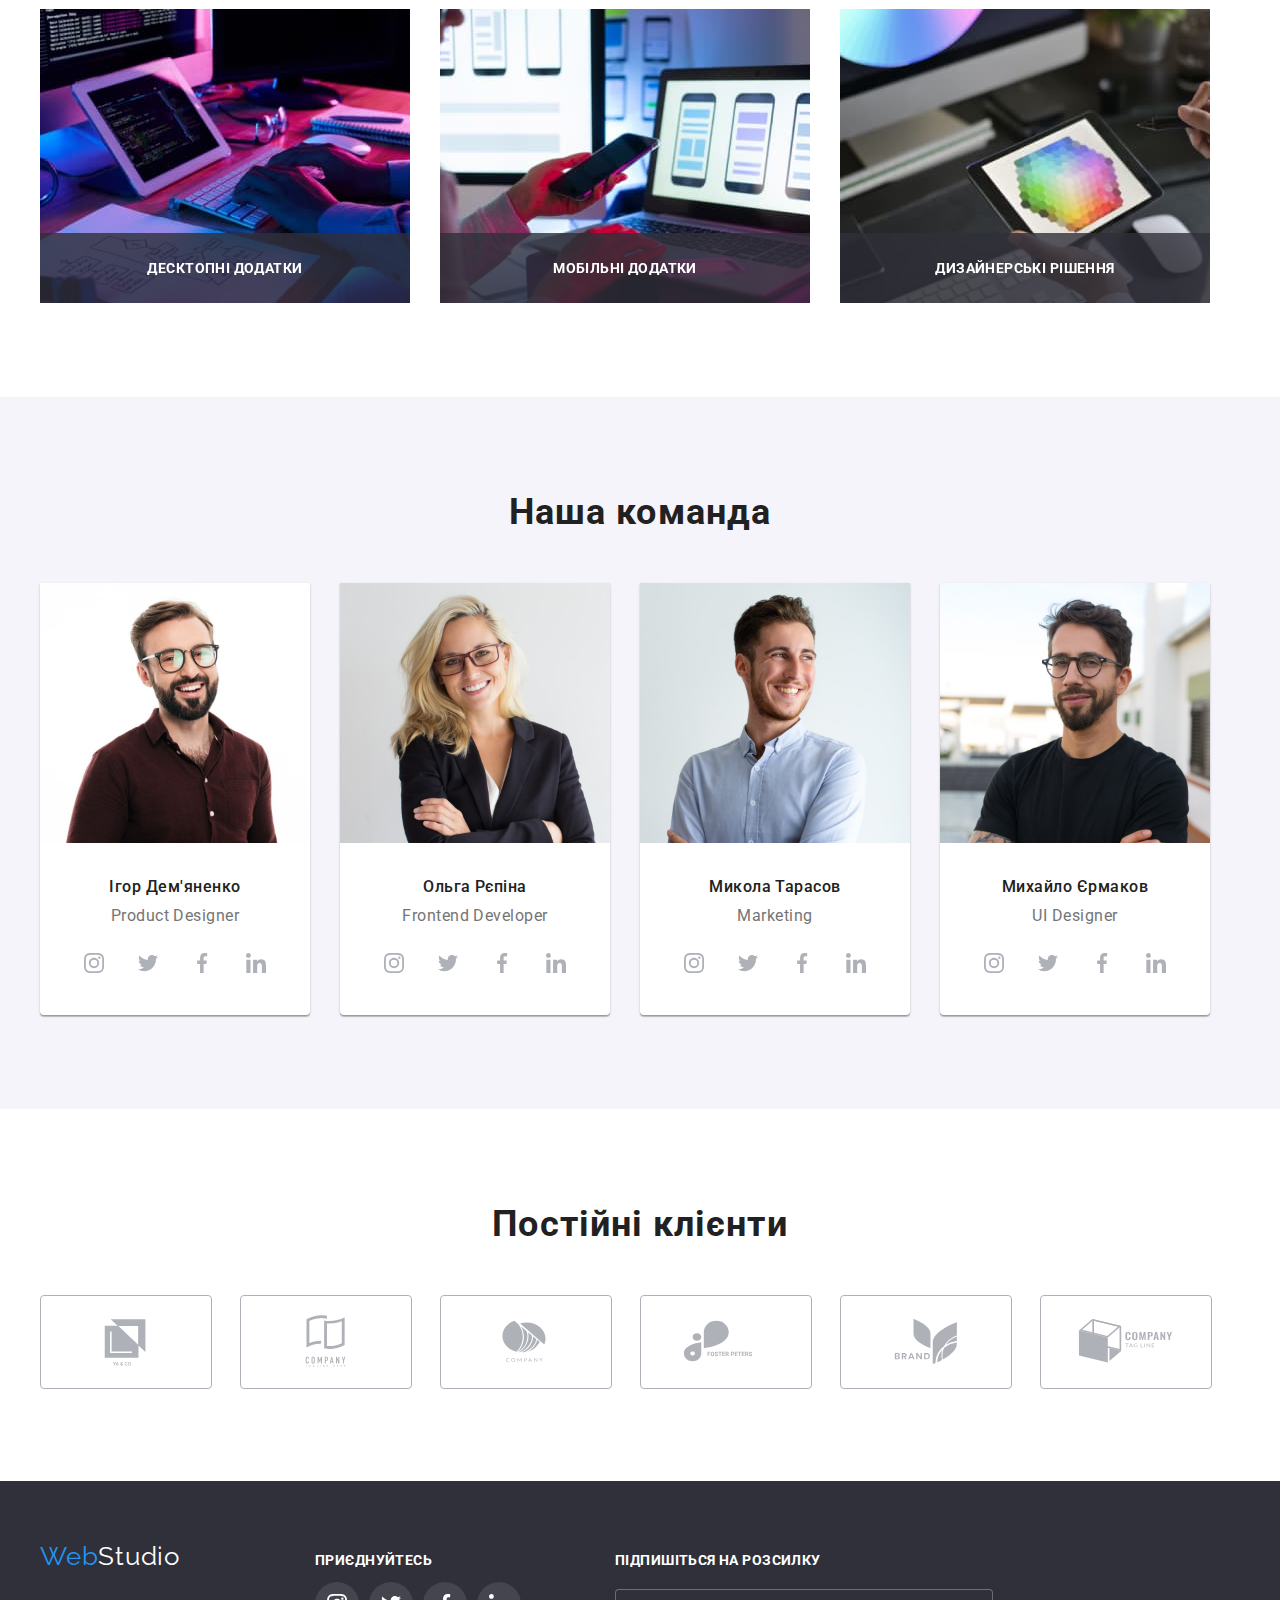
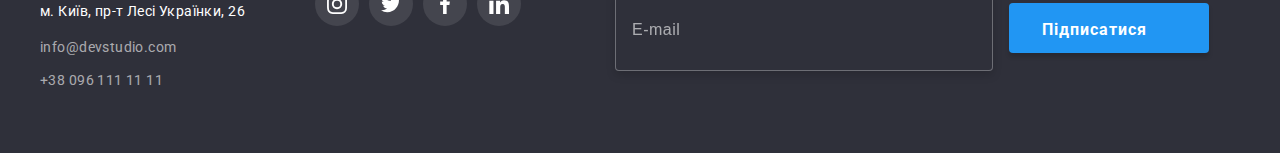
==== commit c0c20751: "hw6" ====
--- a/index.html
+++ b/index.html
@@ -89,7 +89,7 @@
         </div>
         <div class="form-field">
             <label class="label-text" for="comment">Коментар</label>
-            <textarea type="text" name="comment" id="comment" placeholder="Введіть текст" class="placeholder" rows="8"> </textarea>
+            <textarea type="text" name="comment" id="comment" placeholder="Введіть текст" rows="8"> </textarea>
         </div>
 
         <div class="checkbox">
@@ -514,7 +514,7 @@
             <label for="subscribe" class="subscribe-text">Підпишіться на розсилку</label>
 
             <div class="area-and-button">
-            <input type="text" name="subscribe" id="subscribe"> 
+            <input type="text" name="subscribe" id="subscribe" placeholder="E-mail" class="subscribe-input"> 
     
             <button type="submit" class="subscribe-button"> Підписатися
                 <svg width="24" height="24" class=""> 
--- a/css/styles.css
+++ b/css/styles.css
@@ -699,6 +699,7 @@
 color: rgba(255, 255, 255, 1);
 box-shadow: 0px 4px 4px rgba(0, 0, 0, 0.15);
 border-radius: 4px;
+border-color: transparent;
 
 }
 
@@ -711,6 +712,30 @@
 .area-and-button {
 margin-top: 20px;
 }
+
+.subscribe-form input::placeholder{
+
+    font-size: 16px;
+    font-weight: 400;
+    line-height: 20px;
+    letter-spacing: 0.03em;
+    text-align: left;
+    
+    color: rgba(255, 255, 255, 0.6);
+}
+
+.subscribe-input {
+    width: 358px;
+    height: 50px;
+background-color: rgba(47, 48, 58, 1);
+ border: 1px solid rgba(255, 255, 255, 0.3);
+filter: drop-shadow(0px 4px 4px rgba(0, 0, 0, 0.15));
+border-radius: 4px;;
+padding-top: 15px;
+padding-bottom: 15px;
+padding-left: 16px;
+}
+    
 
 /* СТИЛІЗАЦІЯ СТОРІНКИ ПОРТФОЛІО*/
 
@@ -997,7 +1022,7 @@
 color: rgba(117, 117, 117, 1);
 }
 
-.placeholder {
+.form-field input::placeholder {
 
 font-size: 12px;
 line-height: 14px;
@@ -1020,8 +1045,12 @@
 
 .checkbox {
     display: flex;
-    align-items: baseline;
-}
+    align-items:center;
+}
+
+/* .checkbox input [type="checkbox"] {
+  
+} */
 
 .conditions-span {
     color:  rgba(33, 150, 243, 1);
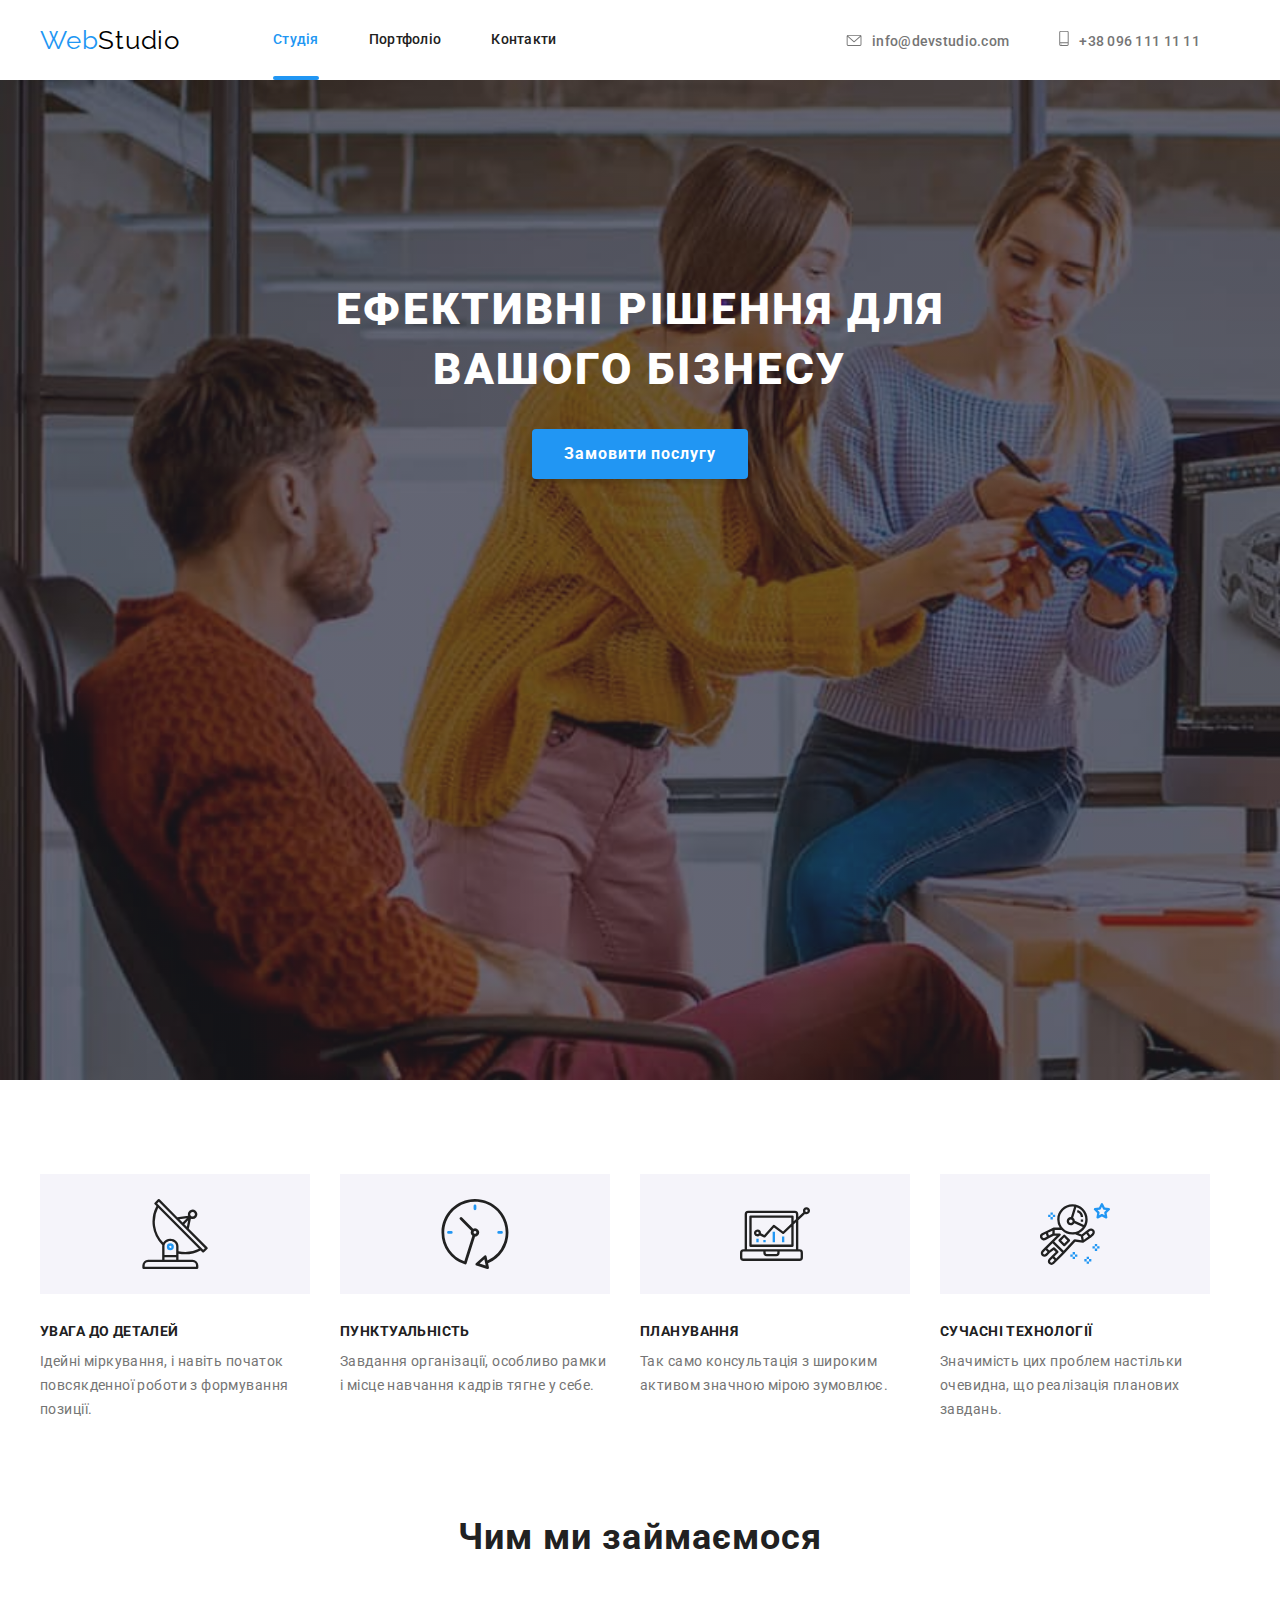
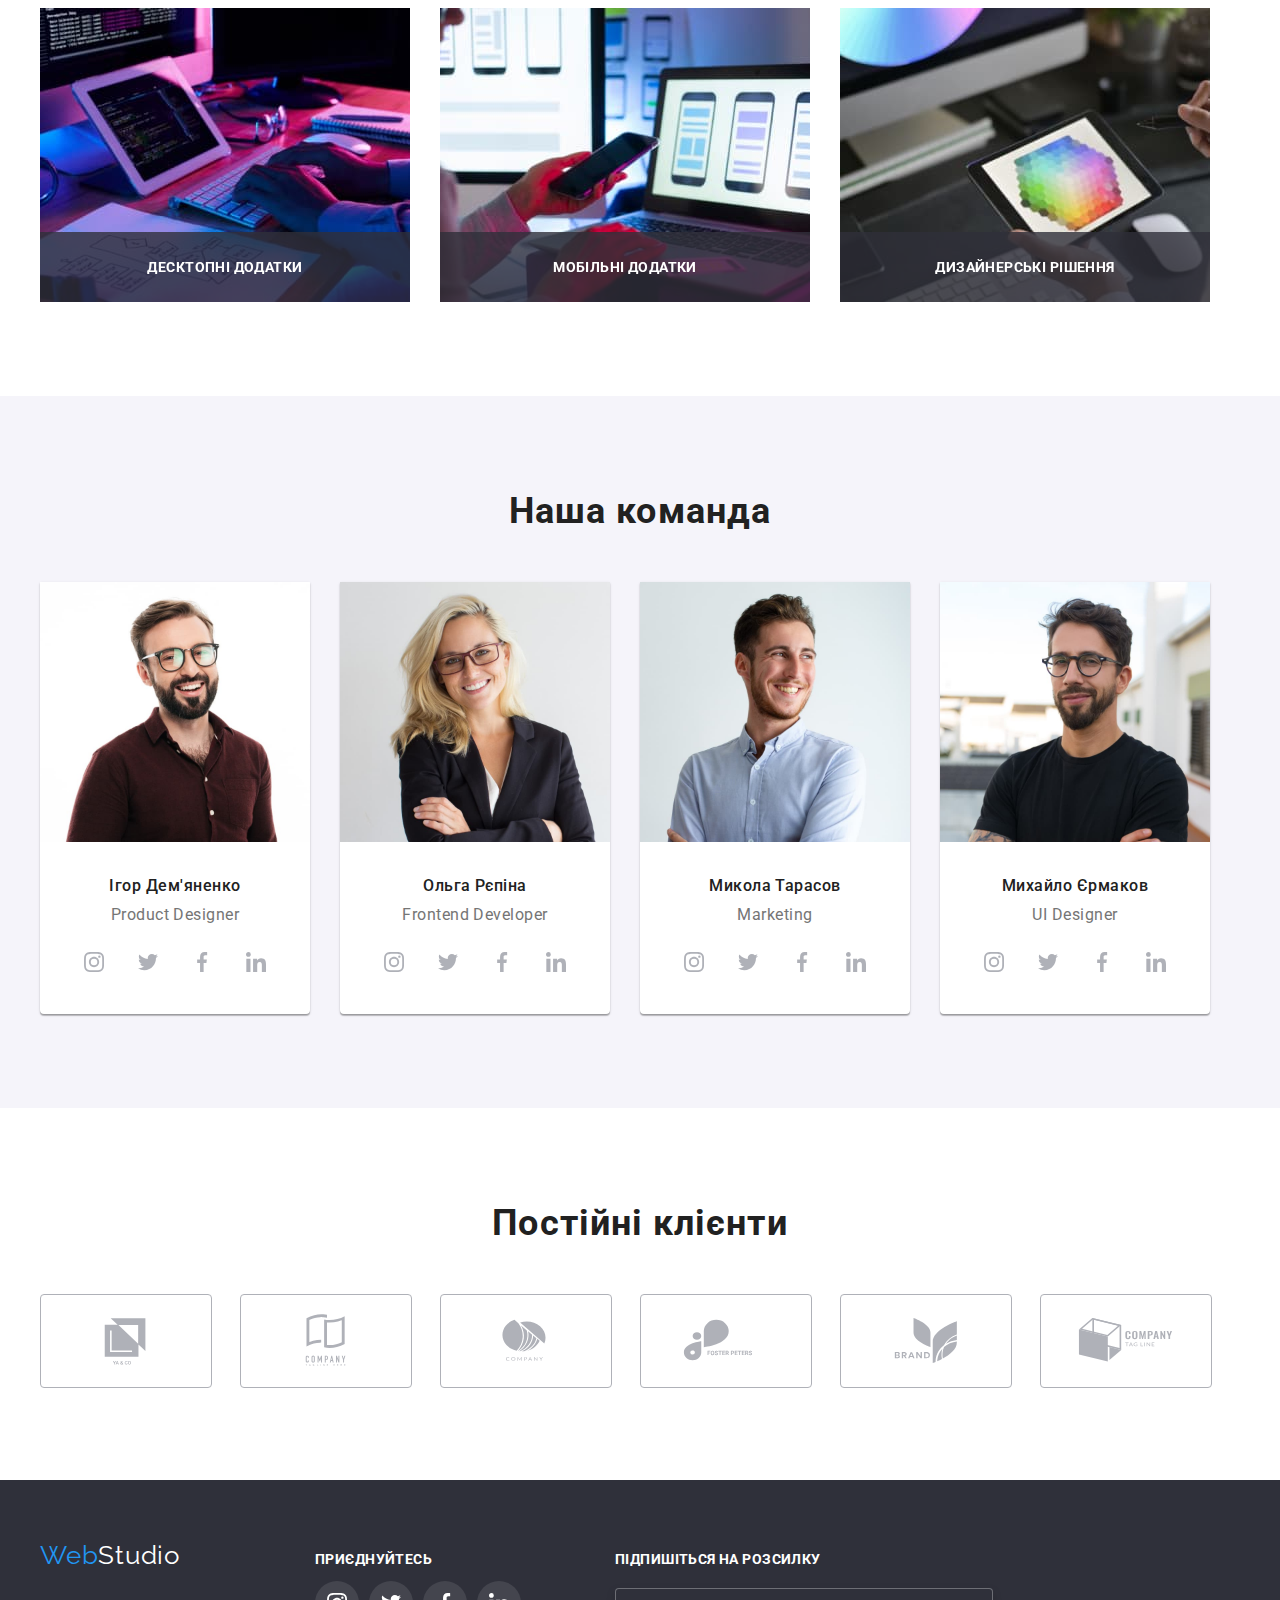
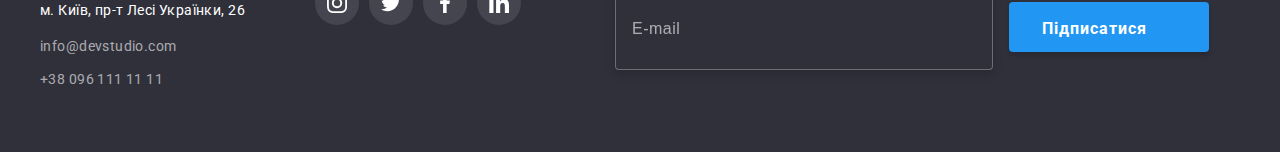
==== commit 1ba188e9: "hw6" ====
--- a/index.html
+++ b/index.html
@@ -15,7 +15,7 @@
         
   <!-- Хедер студії -->
 
-<header class="header"> 
+<header class="header studio"> 
     <div class="container ">
         <nav class="site-nav link">
             
@@ -76,30 +76,39 @@
         <form class="modal-form">
             <!-- CHANGE TO CLASS FROM SCRIPT -->
         <div class="form-field"> 
+            <!-- <svg width="18" height="18"> 
+                <use href="./images/icons.svg#icon-black-person"></use>
+            </svg>  -->
             <label class="label-text" for="name">Ім'я</label>
             <input type="text" name="name" id="name"> 
         </div>
         <div class="form-field">  
             <label class="label-text" for="telephone">Номер телефону</label>
             <input type="tel" name="telephone" id="telephone">
+             <!-- <svg width="18" height="18" > 
+                <use href="./images/icons.svg#icon-black-phone"></use>
+            </svg>  -->
         </div>
         <div class="form-field">
+            <div class="mail-icon">
             <label class="label-text" for="mail">Пошта</label>
             <input type="email" name="email" id="mail">
+             <svg width="18" height="18" > 
+                <use href="./images/icons.svg#icon-black-email"></use>
+            </svg> 
+            </div>
         </div>
         <div class="form-field">
             <label class="label-text" for="comment">Коментар</label>
-            <textarea type="text" name="comment" id="comment" placeholder="Введіть текст" rows="8"> </textarea>
+            <textarea class="text-area" type="text" name="comment" id="comment" placeholder="Введіть текст" rows="6"></textarea>
         </div>
 
         <div class="checkbox">
-            <input type="checkbox" name="" value="agreement" id="agreement" placeholder="Введіть текст"/>
+            <input class="checkbox-input" type="checkbox" name="" value="agreement" id="agreement" placeholder="Введіть текст"/>
             <label class="checkbox-text" for="agreement"> Погоджуюся з розсилкою та приймаю 
                 <a class="conditions-span" href="">Умови договору</a>
             </label>
         </div>
-
-    
 
             <button class="submit-button" type="submit"> Відправити </button>
 
@@ -517,7 +526,7 @@
             <input type="text" name="subscribe" id="subscribe" placeholder="E-mail" class="subscribe-input"> 
     
             <button type="submit" class="subscribe-button"> Підписатися
-                <svg width="24" height="24" class=""> 
+                <svg width="24" height="24" class="white-send-svg"> 
                     <use href="./images/icons.svg#icon-white-send"></use>
                 </svg> 
             </button>
--- a/css/styles.css
+++ b/css/styles.css
@@ -37,6 +37,10 @@
 /* HEADER */ 
 .header {
     background-color: var(--white);
+
+}
+
+.header.portfolio, .header.contacts {
     border-bottom: 1px solid var(--border);
 }
 
@@ -691,15 +695,15 @@
     margin-left: 12px;
 
     background-color:var(--accent-color) ;
-font-size: 16px;
-font-weight: 700;
-line-height: 30px;
-letter-spacing: 0.06em;
-text-align: center;
-color: rgba(255, 255, 255, 1);
-box-shadow: 0px 4px 4px rgba(0, 0, 0, 0.15);
-border-radius: 4px;
-border-color: transparent;
+    font-size: 16px;
+    font-weight: 700;
+    line-height: 30px;
+    letter-spacing: 0.06em;
+    text-align: center;
+    color: rgba(255, 255, 255, 1);
+    box-shadow: 0px 4px 4px rgba(0, 0, 0, 0.15);
+    border-radius: 4px;
+    border-color: transparent;
 
 }
 
@@ -736,6 +740,9 @@
 padding-left: 16px;
 }
     
+.person {
+    
+}
 
 /* СТИЛІЗАЦІЯ СТОРІНКИ ПОРТФОЛІО*/
 
@@ -935,6 +942,7 @@
     box-shadow: 0px 1px 3px rgba(0, 0, 0, 0.12), 0px 1px 1px rgba(0, 0, 0, 0.14), 0px 2px 1px rgba(0, 0, 0, 0.2);
     background-color:  rgba(255, 255, 255, 1); 
     background-color: #fff;
+    z-index: 1;
 }
 
 .backdrop.is-hidden {
@@ -963,13 +971,14 @@
 
 }
 
+.close-button:hover {
+    fill: var(--accent-color);
+}
+
 textarea {
     resize: none;
 }
 
-.modal-form {
-
-}
 
 .modal-content {
 width: 448px;
@@ -1022,13 +1031,20 @@
 color: rgba(117, 117, 117, 1);
 }
 
-.form-field input::placeholder {
+.text-area {
+    border: 1px solid rgba(33, 33, 33, 0.2);
+    border-radius: 4px;
+    padding: 12px 16px;
+}
+
+.text-area::placeholder {
 
 font-size: 12px;
 line-height: 14px;
 letter-spacing: 0.01em;
 text-align: left;
 color: rgba(117, 117, 117, 0.5);
+
 
 }
 
@@ -1046,7 +1062,10 @@
 .checkbox {
     display: flex;
     align-items:center;
-}
+    margin-top: 20px;
+    margin-left: 0;
+}
+
 
 /* .checkbox input [type="checkbox"] {
   
@@ -1064,12 +1083,12 @@
     border-radius: 4px;
     border-color: transparent;
 
-font-size: 16px;
-font-weight: 700;
-line-height: 30px;
-letter-spacing: 0.06em;
-text-align: center;
-color: rgba(255, 255, 255, 1);
+    font-size: 16px;
+    font-weight: 700;
+    line-height: 30px;
+    letter-spacing: 0.06em;
+    text-align: center;
+    color: rgba(255, 255, 255, 1);
 
     transition: box-shadow 250ms cubic-bezier(0.4, 0, 0.2, 1);
 
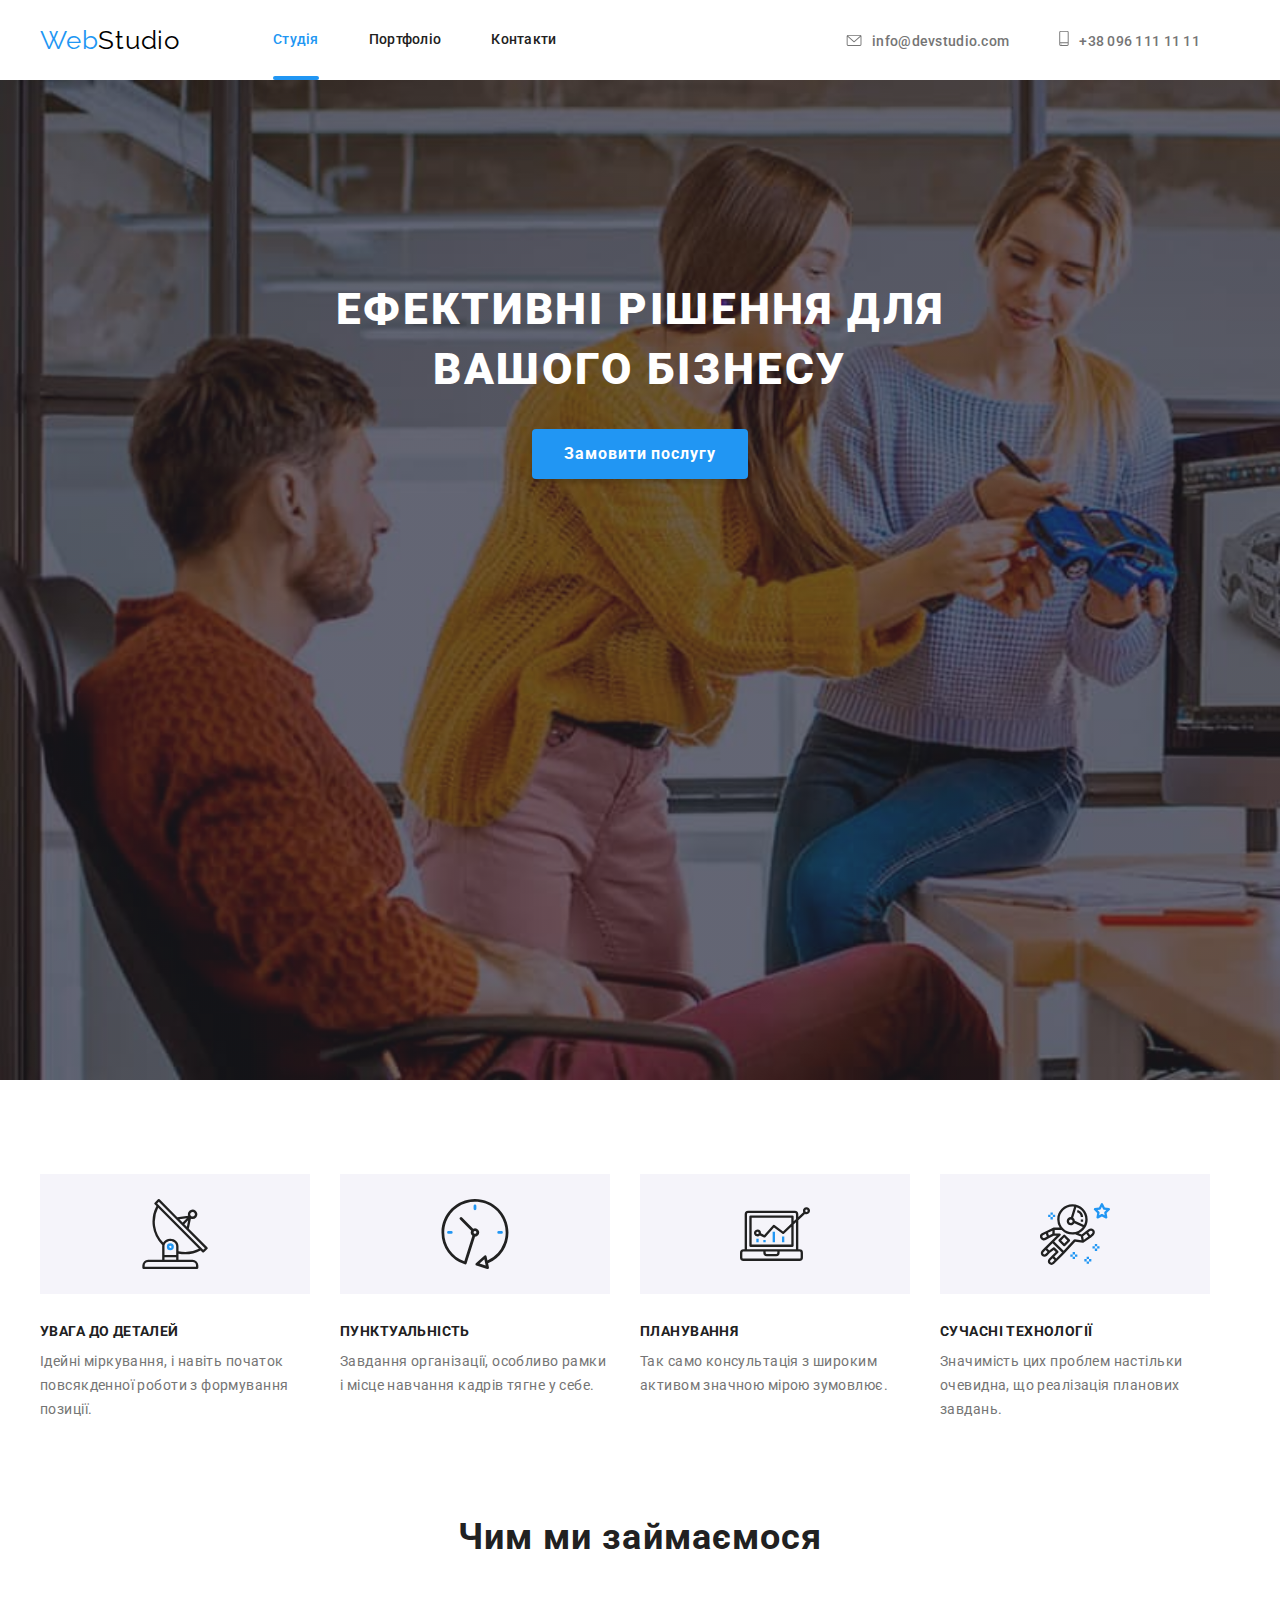
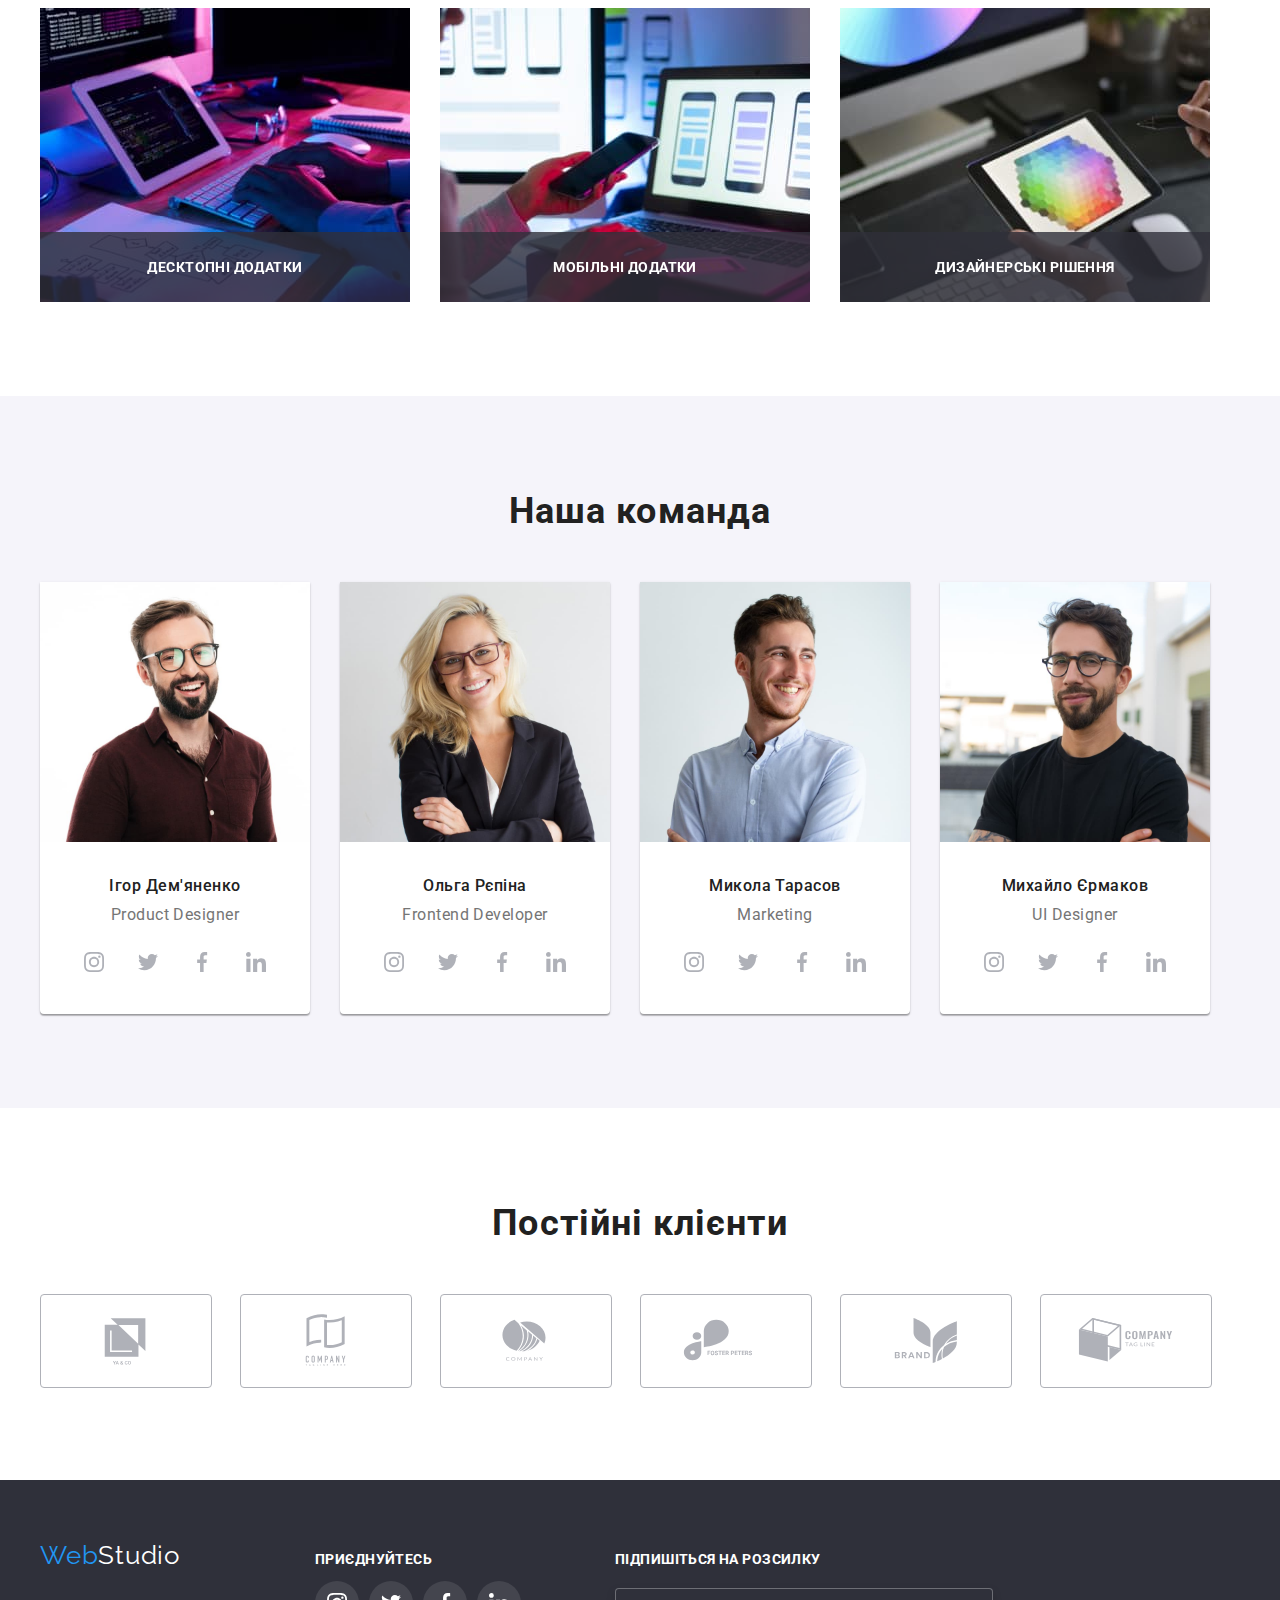
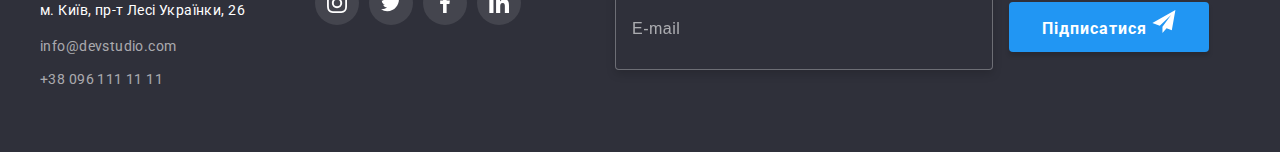
==== commit 126ab136: "hw6" ====
--- a/index.html
+++ b/index.html
@@ -90,13 +90,13 @@
             </svg>  -->
         </div>
         <div class="form-field">
-            <div class="mail-icon">
+
             <label class="label-text" for="mail">Пошта</label>
             <input type="email" name="email" id="mail">
-             <svg width="18" height="18" > 
+             <svg width="18" height="18"> 
                 <use href="./images/icons.svg#icon-black-email"></use>
             </svg> 
-            </div>
+            
         </div>
         <div class="form-field">
             <label class="label-text" for="comment">Коментар</label>
--- a/css/styles.css
+++ b/css/styles.css
@@ -705,6 +705,12 @@
     border-radius: 4px;
     border-color: transparent;
 
+    fill: white;
+
+}
+
+.white-send-svg {
+    fill: white;
 }
 
 .subscription-block {
@@ -740,8 +746,8 @@
 padding-left: 16px;
 }
     
-.person {
-    
+.mail-icon {
+fill: #212121;
 }
 
 /* СТИЛІЗАЦІЯ СТОРІНКИ ПОРТФОЛІО*/
@@ -1066,6 +1072,15 @@
     margin-left: 0;
 }
 
+/* .mail-icon-positioning {
+    position: relative;
+} */
+
+/* .email-icon {
+    position: absolute;
+    left: 0;
+    bottom: 0;
+} */
 
 /* .checkbox input [type="checkbox"] {
   
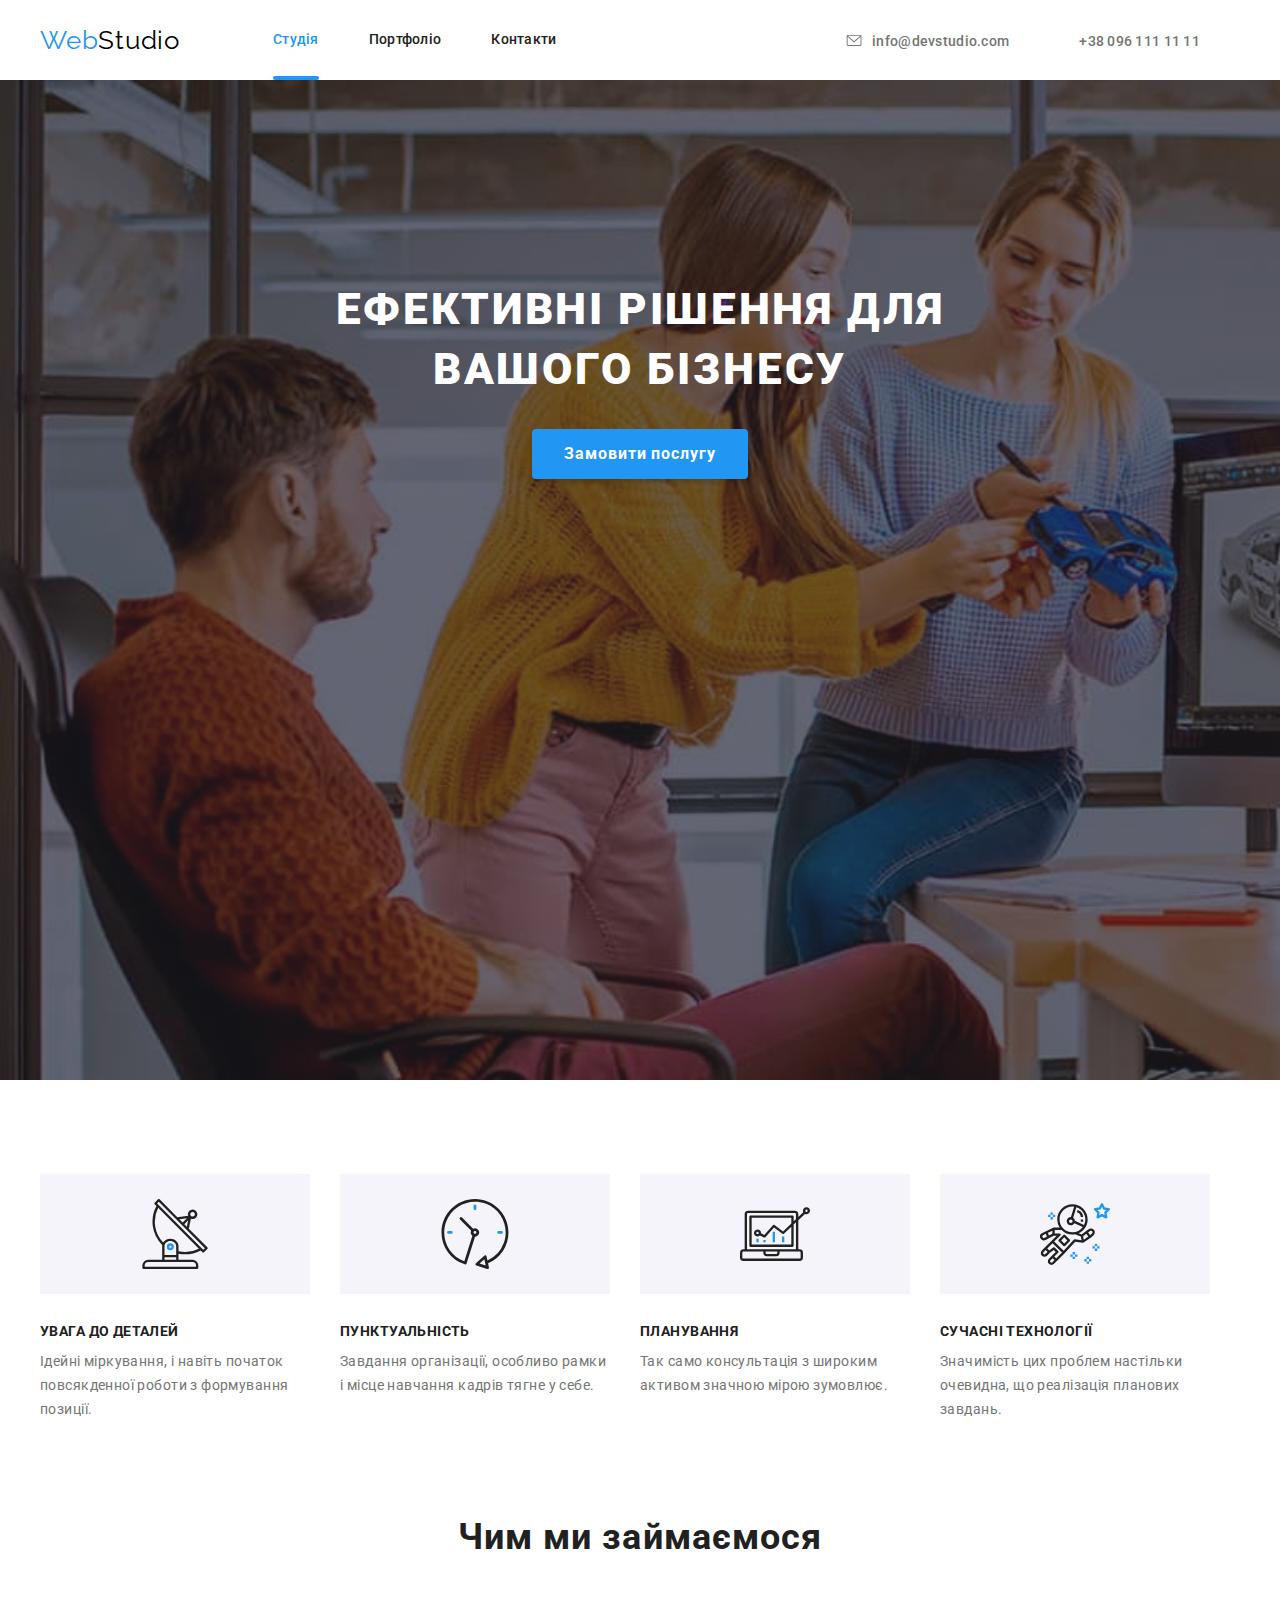
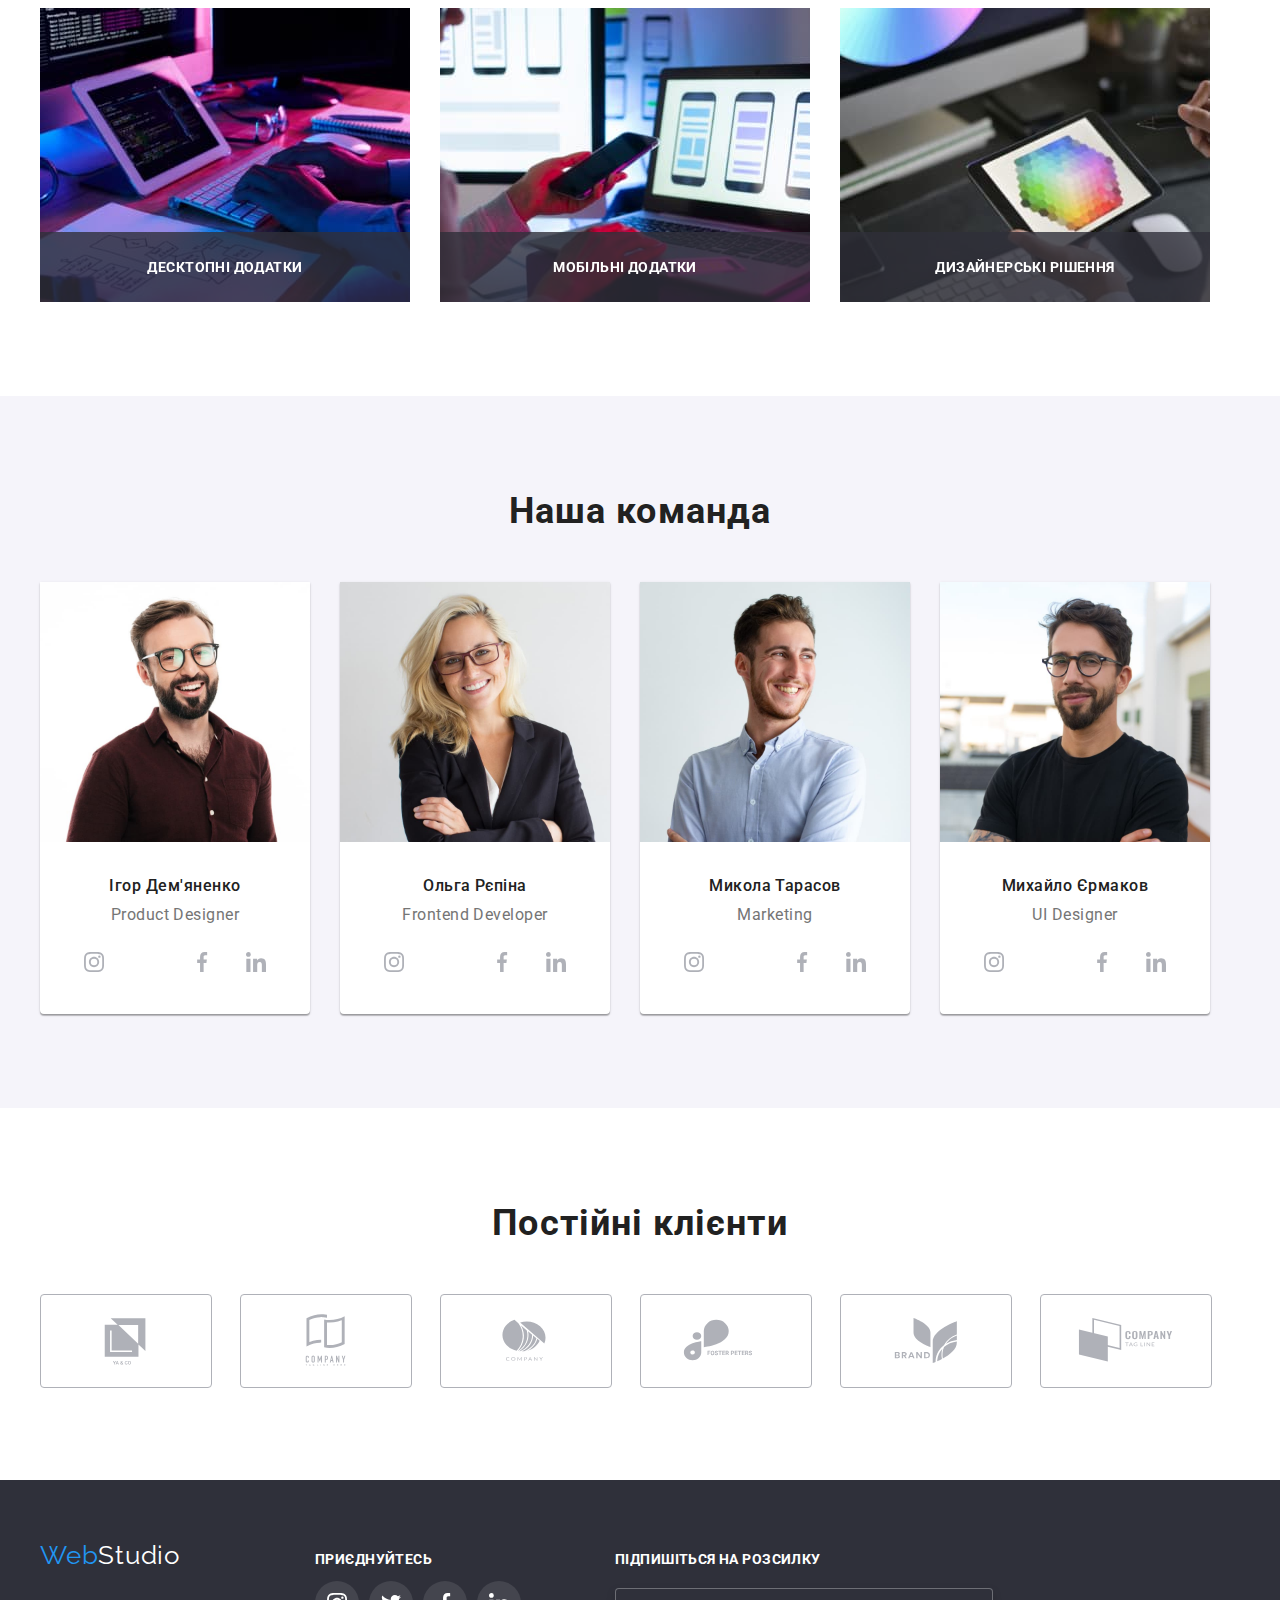
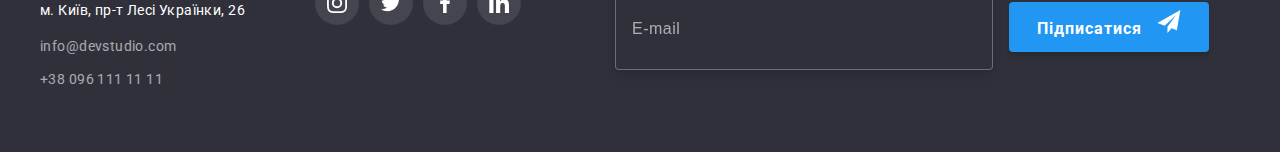
==== commit 30b1f173: "hw6" ====
--- a/index.html
+++ b/index.html
@@ -76,24 +76,24 @@
         <form class="modal-form">
             <!-- CHANGE TO CLASS FROM SCRIPT -->
         <div class="form-field"> 
-            <!-- <svg width="18" height="18"> 
+            <svg width="18" height="18" class="modal-icon-positioning"> 
                 <use href="./images/icons.svg#icon-black-person"></use>
-            </svg>  -->
+            </svg> 
             <label class="label-text" for="name">Ім'я</label>
             <input type="text" name="name" id="name"> 
         </div>
         <div class="form-field">  
             <label class="label-text" for="telephone">Номер телефону</label>
             <input type="tel" name="telephone" id="telephone">
-             <!-- <svg width="18" height="18" > 
+             <svg width="18" height="18" class="modal-icon-positioning" > 
                 <use href="./images/icons.svg#icon-black-phone"></use>
-            </svg>  -->
+            </svg> 
         </div>
         <div class="form-field">
 
             <label class="label-text" for="mail">Пошта</label>
             <input type="email" name="email" id="mail">
-             <svg width="18" height="18"> 
+             <svg width="18" height="18" class="modal-icon-positioning"> 
                 <use href="./images/icons.svg#icon-black-email"></use>
             </svg> 
             
@@ -525,6 +525,7 @@
             <div class="area-and-button">
             <input type="text" name="subscribe" id="subscribe" placeholder="E-mail" class="subscribe-input"> 
     
+
             <button type="submit" class="subscribe-button"> Підписатися
                 <svg width="24" height="24" class="white-send-svg"> 
                     <use href="./images/icons.svg#icon-white-send"></use>
--- a/css/styles.css
+++ b/css/styles.css
@@ -711,7 +711,10 @@
 
 .white-send-svg {
     fill: white;
-}
+    margin-left: 10px;
+}
+
+
 
 .subscription-block {
     display: flex;
@@ -1008,11 +1011,19 @@
  
 .form-field {
     /* outline: 1px solid teal; */
+    position: relative;
     display: flex;
     flex-direction: column;
 
     margin-bottom: 10px;
 }
+
+.modal-icon-positioning {
+    position: absolute;
+    left: 15px;
+    bottom: 13px;
+}
+
 
 .form-field input {
     margin: 0;
@@ -1021,6 +1032,7 @@
 
     border: 1px solid rgba(33, 33, 33, 0.2);
     border-radius: 4px;
+    padding-left: 40px;
 }
 
 .form-field label {
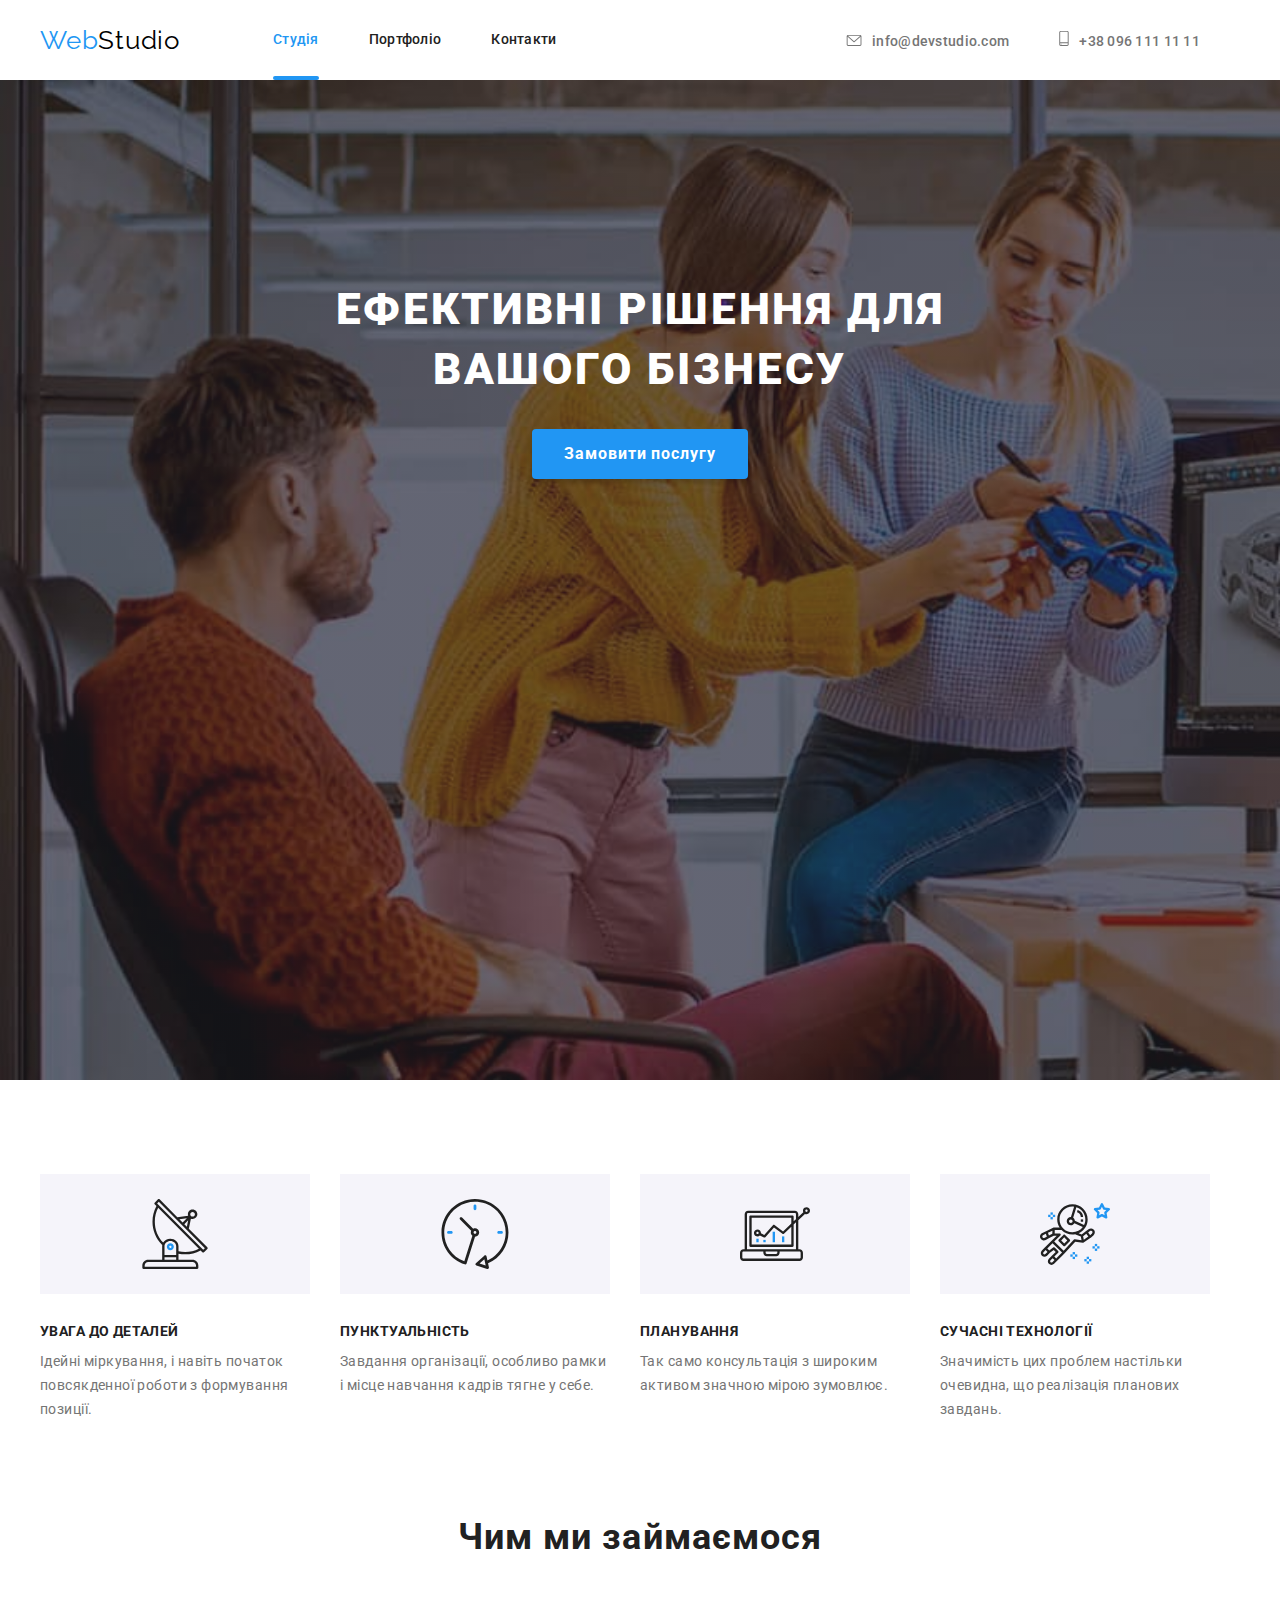
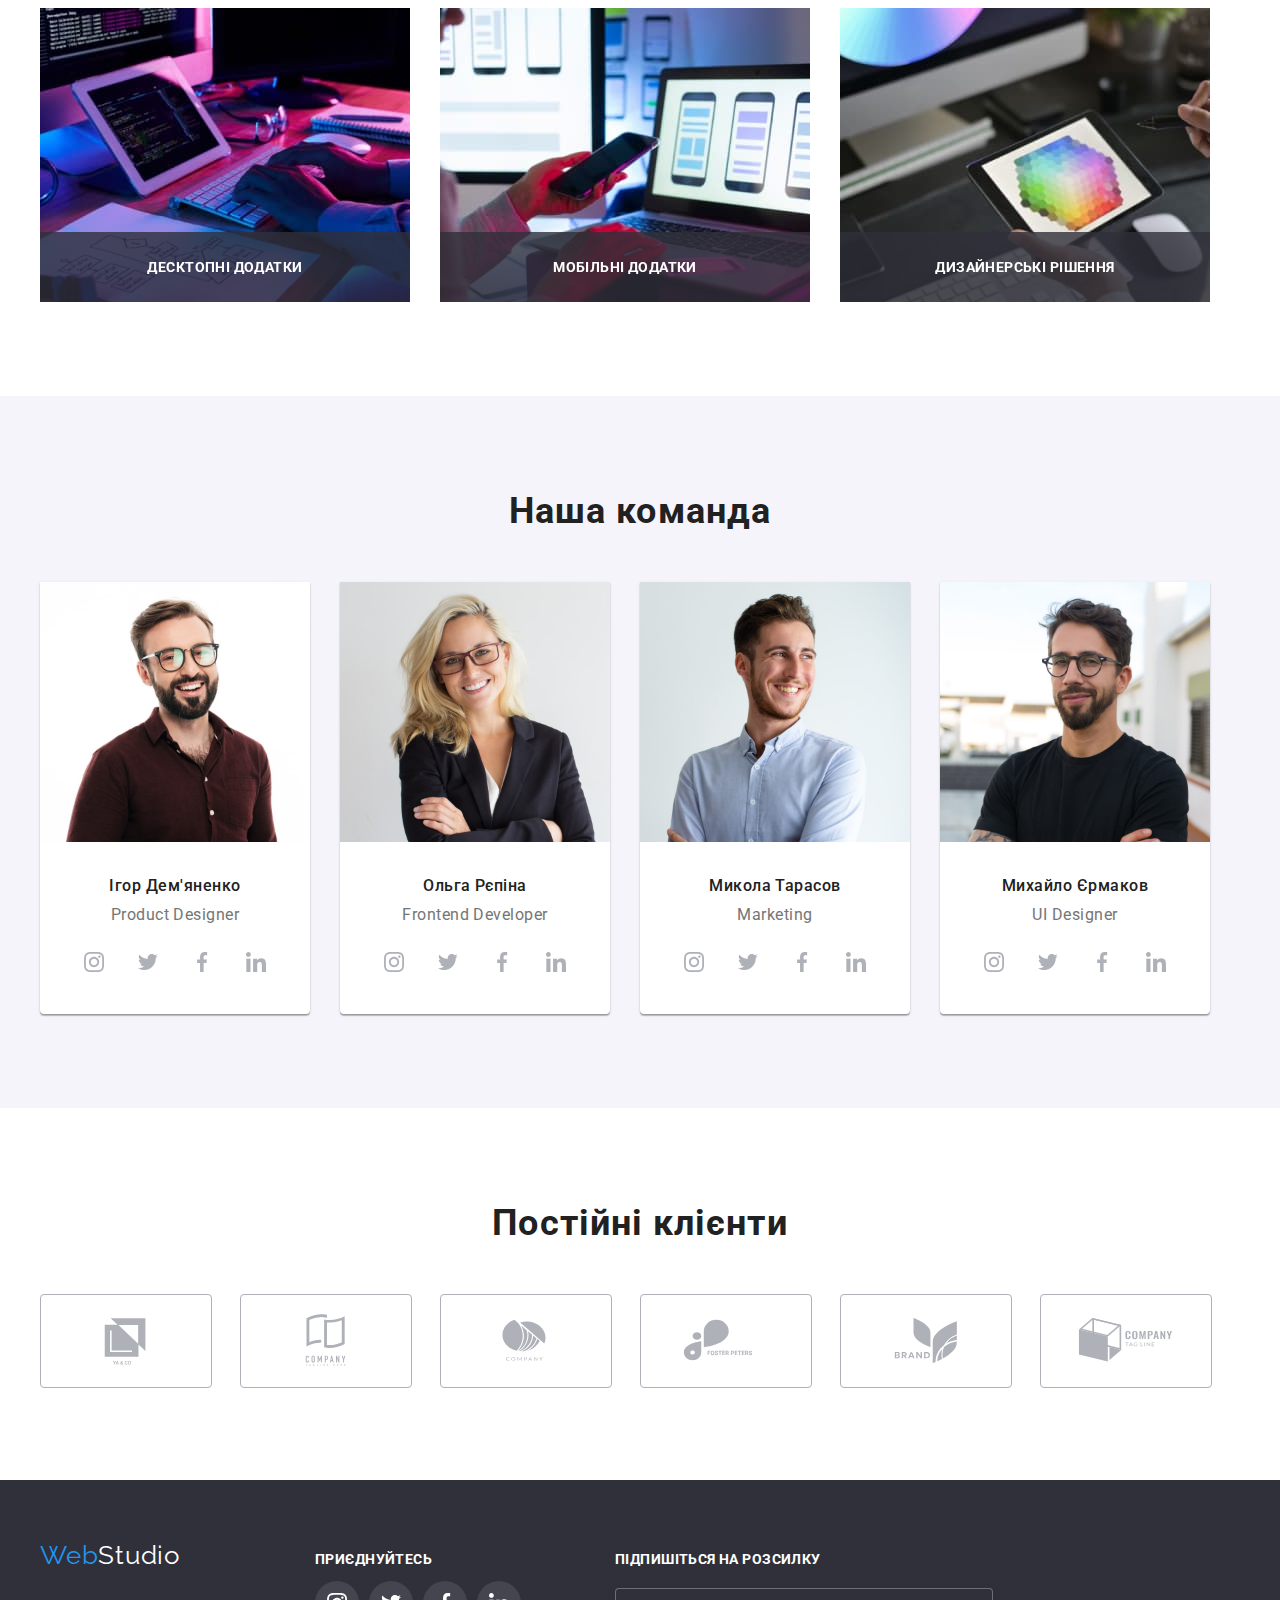
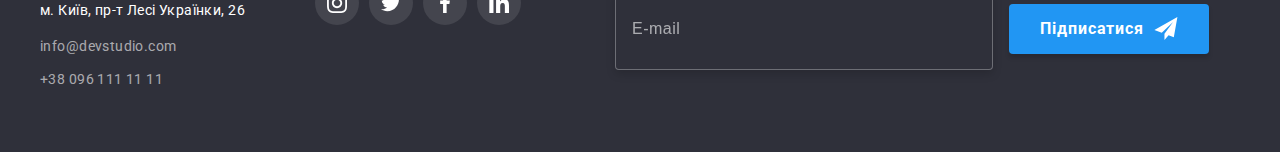
==== commit d53b1617: "hw6" ====
--- a/index.html
+++ b/index.html
@@ -68,7 +68,12 @@
 
  <div class="backdrop is-hidden" data-modal>
     <div class="modal">
-        <button data-modal-close class="close-button"> </button>
+
+        <button data-modal-close class="close-button">
+            <svg width="15" height="15" class="close-button-svg"> 
+                <use href="images/icons.svg#icon-close-button"></use>
+            </svg>
+        </button>
 
         <div class="modal-content">
 
@@ -76,37 +81,46 @@
         <form class="modal-form">
             <!-- CHANGE TO CLASS FROM SCRIPT -->
         <div class="form-field"> 
-            <svg width="18" height="18" class="modal-icon-positioning"> 
-                <use href="./images/icons.svg#icon-black-person"></use>
-            </svg> 
-            <label class="label-text" for="name">Ім'я</label>
-            <input type="text" name="name" id="name"> 
+         
+            <label class="label-text" for="name">Ім'я
+                <input class="form-input" type="text" name="name" id="name"> 
+                <svg width="18" height="18" class="modal-icon-positioning"> 
+                    <use href="./images/icons.svg#icon-black-person"></use>
+                </svg>
+            </label>
+            
         </div>
         <div class="form-field">  
-            <label class="label-text" for="telephone">Номер телефону</label>
-            <input type="tel" name="telephone" id="telephone">
+            <label class="label-text" for="telephone">Номер телефону
+                <input class="form-input" type="tel" name="telephone" id="telephone">
              <svg width="18" height="18" class="modal-icon-positioning" > 
                 <use href="./images/icons.svg#icon-black-phone"></use>
             </svg> 
+            </label>
+            
         </div>
         <div class="form-field">
 
-            <label class="label-text" for="mail">Пошта</label>
-            <input type="email" name="email" id="mail">
-             <svg width="18" height="18" class="modal-icon-positioning"> 
-                <use href="./images/icons.svg#icon-black-email"></use>
-            </svg> 
+            <label class="label-text" for="mail">Пошта
+                <input class="form-input" type="email" name="email" id="mail">
+                <svg width="18" height="18" class="modal-icon-positioning"> 
+                   <use href="./images/icons.svg#icon-black-email"></use>
+               </svg> 
+            </label>
+            
             
         </div>
         <div class="form-field">
             <label class="label-text" for="comment">Коментар</label>
-            <textarea class="text-area" type="text" name="comment" id="comment" placeholder="Введіть текст" rows="6"></textarea>
+            <textarea class="text-area" type="text" name="comment" id="comment" placeholder="Введіть текст" rows="5"></textarea>
         </div>
 
         <div class="checkbox">
-            <input class="checkbox-input" type="checkbox" name="" value="agreement" id="agreement" placeholder="Введіть текст"/>
-            <label class="checkbox-text" for="agreement"> Погоджуюся з розсилкою та приймаю 
+            
+            <label class="checkbox-text label"> Погоджуюся з розсилкою та приймаю 
                 <a class="conditions-span" href="">Умови договору</a>
+                <input class="checkbox-input" type="checkbox" name="" value="agreement" placeholder="Введіть текст"/>
+                <span class="checkbox-icon"></span>
             </label>
         </div>
 
@@ -540,10 +554,6 @@
 
    </div>
 
-   <!-- ФОРМА -->
-
-  
-
   </footer>
 
   <script src="./js/modal.js"></script> 
--- a/css/styles.css
+++ b/css/styles.css
@@ -707,11 +707,18 @@
 
     fill: white;
 
+    display: inline-flex;
+    align-items: center;
+    justify-content: center;
 }
 
 .white-send-svg {
     fill: white;
     margin-left: 10px;
+
+  /* display: inline-flex;
+  align-items: center;
+  justify-content: center; */
 }
 
 
@@ -951,7 +958,6 @@
     box-shadow: 0px 1px 3px rgba(0, 0, 0, 0.12), 0px 1px 1px rgba(0, 0, 0, 0.14), 0px 2px 1px rgba(0, 0, 0, 0.2);
     background-color:  rgba(255, 255, 255, 1); 
     background-color: #fff;
-    z-index: 1;
 }
 
 .backdrop.is-hidden {
@@ -961,24 +967,49 @@
 }
 
 .close-button {
+    position: absolute;
+    top: 8;
+    right: 8;
+    width: 30px;
+    height: 30px;
+    background-color: rgba(255, 255, 255, 1);
+
+    border: 1px solid rgba(0, 0, 0, 0.1);
+    border-radius: 50%;
+
+    display: flex;
+    align-items: center;
+
+    transition: fill 250ms cubic-bezier(0.4, 0, 0.2, 1);
+}
+
+/* .close-button {
 position:absolute;   
 margin-top: 8px;
 margin-right: 8px;
 
 right: 0;
-top:0;
+top: 0;
 width: 30px;
 height: 30px;
 
-background-image: url(../images/close.svg);
-background-repeat: no-repeat;
-background-position: center;
-padding: 9px 9px;
 border-color: rgba(0, 0, 0, 0.1);
 background-color: rgba(255, 255, 255, 1);
 border-radius: 50%;
 
-}
+} */
+
+/* .close-button-svg {
+    position: absolute;
+
+width: 30px;
+height: 30px;
+border-color: rgba(0, 0, 0, 0.1);
+background-color: rgba(255, 255, 255, 1);
+border-radius: 50%;
+} */
+
+
 
 .close-button:hover {
     fill: var(--accent-color);
@@ -1018,10 +1049,24 @@
     margin-bottom: 10px;
 }
 
+.form-input:hover {
+    color: var(--accent-color);
+}
+
+.form-input {
+    margin-right: 4px;
+}
+
 .modal-icon-positioning {
     position: absolute;
     left: 15px;
     bottom: 13px;
+
+    transition: fill 250ms cubic-bezier(0.4, 0, 0.2, 1);
+}
+
+.modal-icon-positioning:hover {
+    fill: var(--accent-color);
 }
 
 
@@ -1046,8 +1091,20 @@
 letter-spacing: 0.01em;
 text-align: left;
 
+
 color: rgba(117, 117, 117, 1);
-}
+
+}
+
+
+
+/* .label-text::before {
+    content: '';
+    display: inline-block;
+    width: 16px;
+    height: 15px;
+
+} */
 
 .text-area {
     border: 1px solid rgba(33, 33, 33, 0.2);
@@ -1075,6 +1132,15 @@
     color: rgba(117, 117, 117, 1);
     margin-left: 7px;
 
+    padding-left: 36px;
+
+
+
+    /* position: relative; */
+}
+
+.checkbox-text.label {
+    display: block;
 }
 
 .checkbox {
@@ -1082,16 +1148,45 @@
     align-items:center;
     margin-top: 20px;
     margin-left: 0;
-}
-
-/* .mail-icon-positioning {
-    position: relative;
-} */
-
-/* .email-icon {
+
+    /* position: relative; */
+}
+
+.checkbox-input {
+    -webkit-appearance: none;
+    -moz-appearance: none;
+    appearance: none;
+    margin-top: 4px;
+
+    /* position: relative; */
+}
+
+.checkbox-icon {
     position: absolute;
-    left: 0;
-    bottom: 0;
+    display: inline-block;
+    width: 16px;
+    height: 15px;
+    border-radius: 2px;
+    background-color: tomato;
+    /* background-image: url(../images/icons.svg#icon-black-square); */
+
+    margin-left:13px;
+
+}
+
+
+
+.checkbox:checked + .checkbox-icon {
+    background-color:var(--accent-color) ;
+}
+
+/* .checkbox-text.label::after {
+content: '';
+display: inline-block;
+width: 16px;
+height: 15px;
+background-color: var(--accent-color);
+border-radius: 2px;
 } */
 
 /* .checkbox input [type="checkbox"] {
@@ -1120,6 +1215,7 @@
     transition: box-shadow 250ms cubic-bezier(0.4, 0, 0.2, 1);
 
     margin-top: 30px;
+    margin-bottom: 40px;
 }
 
 .submit-button:hover {
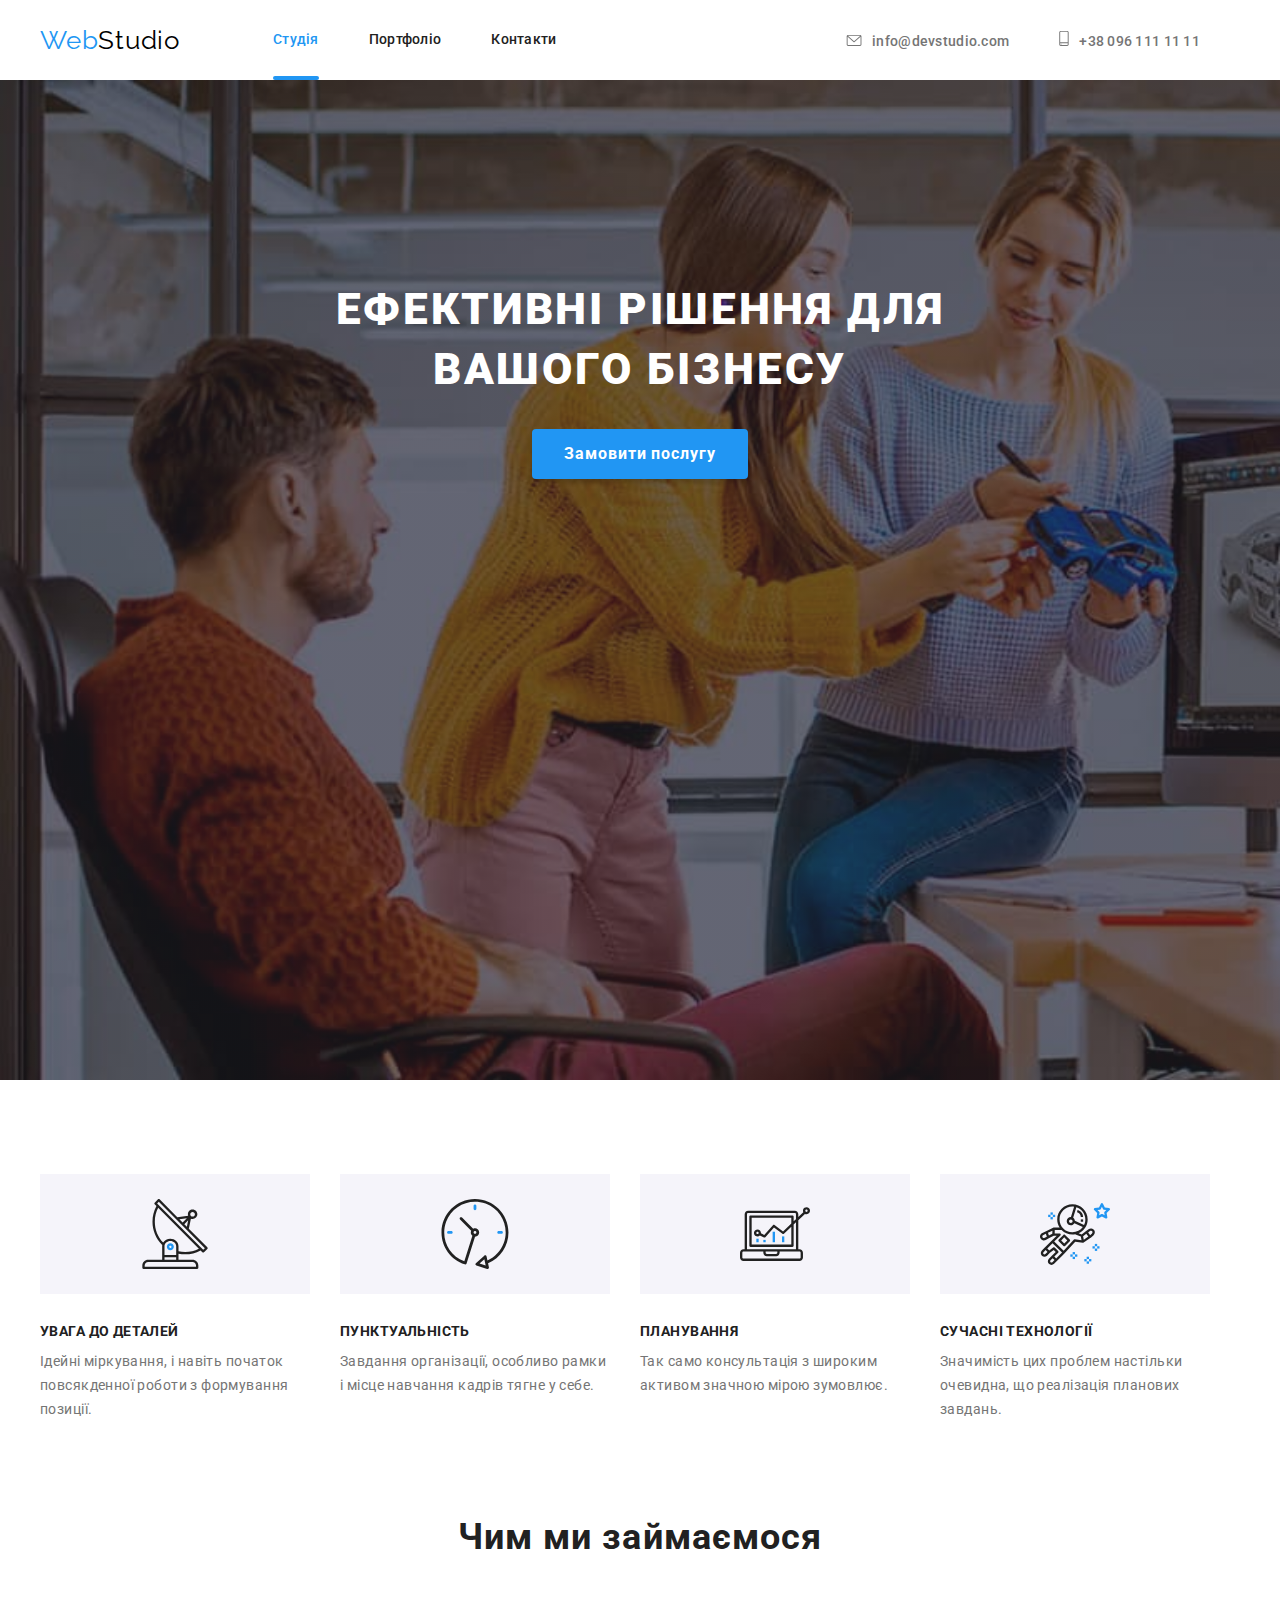
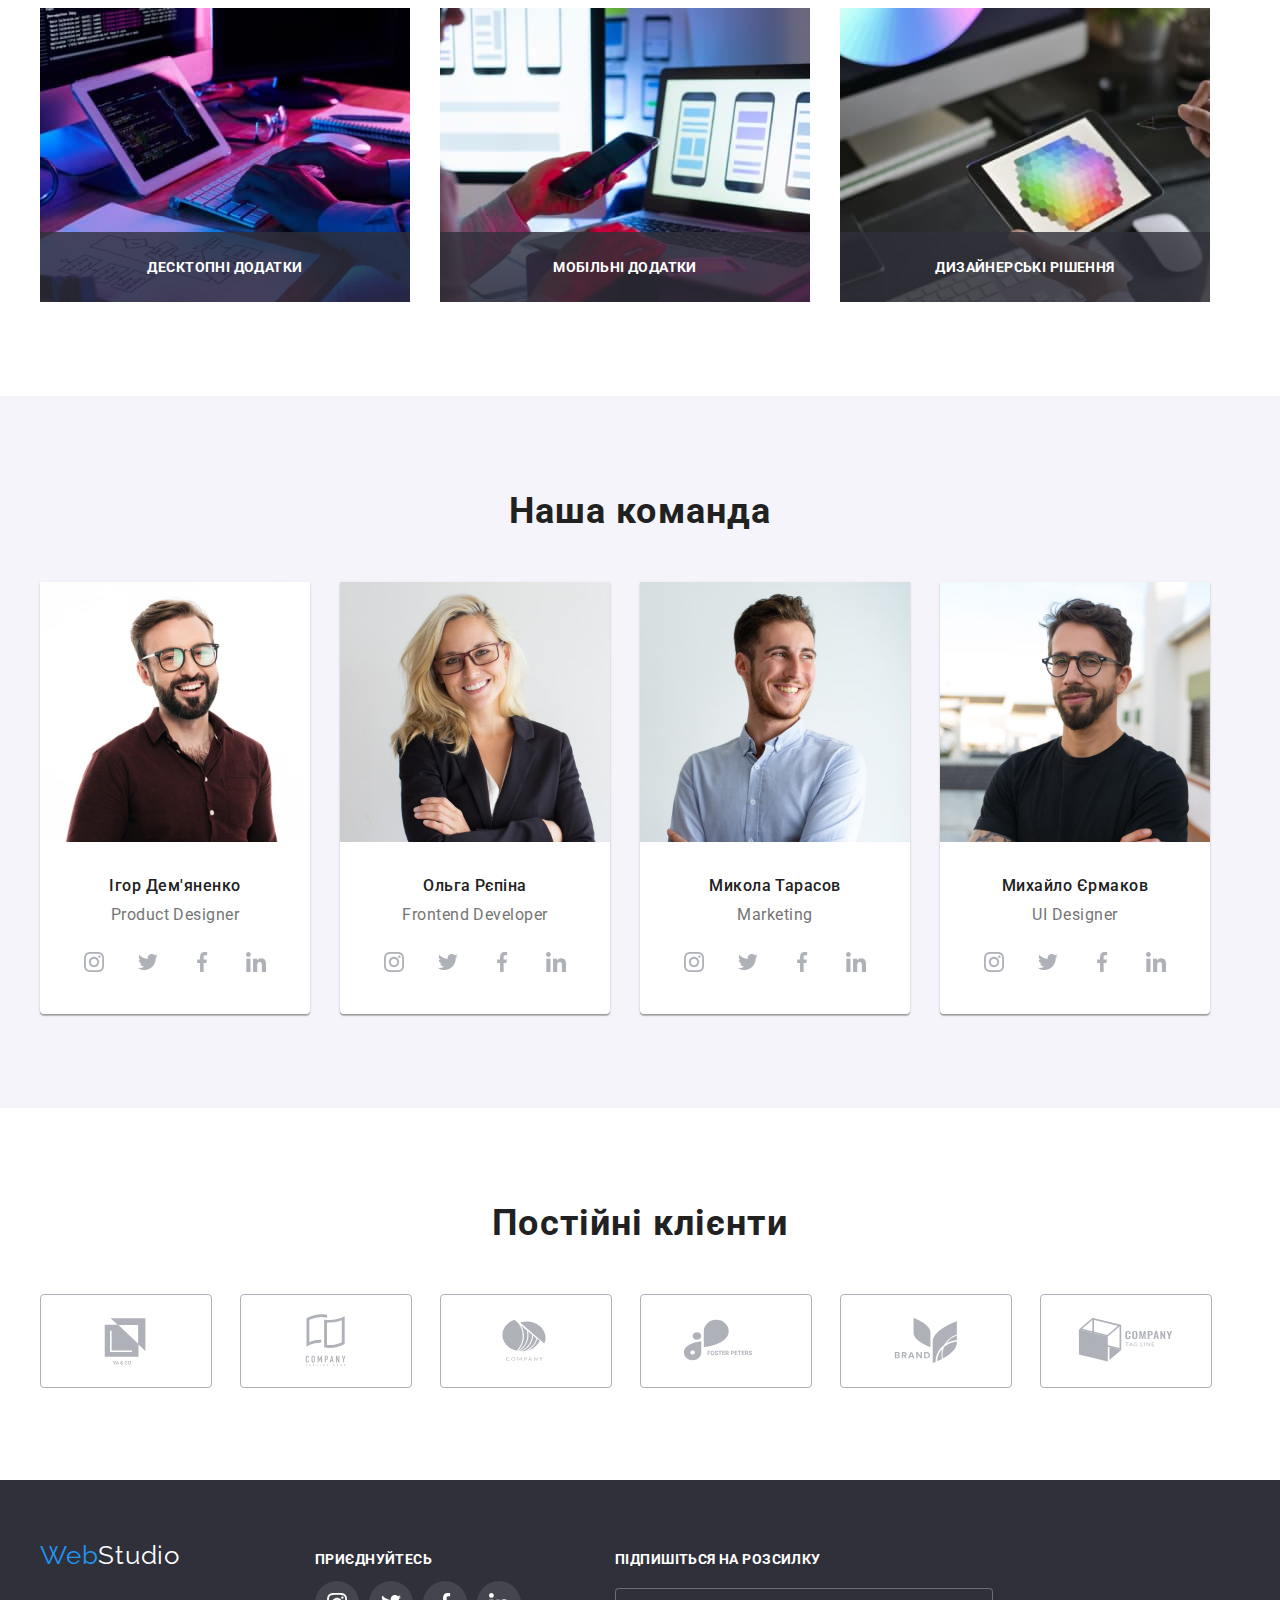
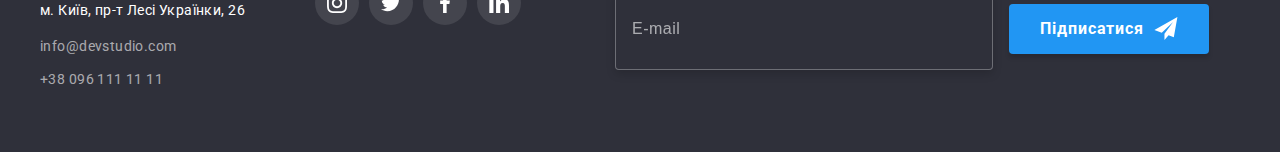
==== commit d1186ad2: "hw6" ====
--- a/index.html
+++ b/index.html
@@ -71,7 +71,7 @@
 
         <button data-modal-close class="close-button">
             <svg width="15" height="15" class="close-button-svg"> 
-                <use href="images/icons.svg#icon-close-button"></use>
+                <use href="./images/icons.svg#icon-close-button"></use>
             </svg>
         </button>
 
@@ -82,46 +82,55 @@
             <!-- CHANGE TO CLASS FROM SCRIPT -->
         <div class="form-field"> 
          
-            <label class="label-text" for="name">Ім'я
-                <input class="form-input" type="text" name="name" id="name"> 
+            <label class="label-text">Ім'я
+                <input class="form-input" type="text" name="name" > 
                 <svg width="18" height="18" class="modal-icon-positioning"> 
                     <use href="./images/icons.svg#icon-black-person"></use>
                 </svg>
             </label>
             
+            
         </div>
         <div class="form-field">  
-            <label class="label-text" for="telephone">Номер телефону
-                <input class="form-input" type="tel" name="telephone" id="telephone">
+            <label class="label-text" >Номер телефону
+                <input class="form-input" type="tel" name="telephone" >
              <svg width="18" height="18" class="modal-icon-positioning" > 
                 <use href="./images/icons.svg#icon-black-phone"></use>
             </svg> 
             </label>
             
+            
         </div>
         <div class="form-field">
 
-            <label class="label-text" for="mail">Пошта
-                <input class="form-input" type="email" name="email" id="mail">
+            <label class="label-text" >Пошта
+              
+                <input class="form-input" type="email" name="email">
                 <svg width="18" height="18" class="modal-icon-positioning"> 
                    <use href="./images/icons.svg#icon-black-email"></use>
-               </svg> 
+               </svg>
+               
             </label>
+             
             
             
         </div>
-        <div class="form-field">
+        <div class="form-field last">
             <label class="label-text" for="comment">Коментар</label>
             <textarea class="text-area" type="text" name="comment" id="comment" placeholder="Введіть текст" rows="5"></textarea>
         </div>
 
         <div class="checkbox">
             
-            <label class="checkbox-text label"> Погоджуюся з розсилкою та приймаю 
-                <a class="conditions-span" href="">Умови договору</a>
-                <input class="checkbox-input" type="checkbox" name="" value="agreement" placeholder="Введіть текст"/>
-                <span class="checkbox-icon"></span>
+            <label class="checkbox-text label">
+            <input class="checkbox-input" type="checkbox" name="" value="agreement" placeholder="Введіть текст"/>
+            <span class="checkbox-icon"></span>
+            <p class="agreement">
+                Погоджуюся з розсилкою та приймаю 
+                <a class="conditions-span" href="">Умови договору</a> 
+            </p>
             </label>
+            
         </div>
 
             <button class="submit-button" type="submit"> Відправити </button>
--- a/css/styles.css
+++ b/css/styles.css
@@ -377,44 +377,6 @@
     display: block;
 }
 
-
-
-/* .text-div-1, .text-div-2, .text-div-3 {
-    position: absolute;
-    left: 0;
-    bottom: 0;
-
-    width: 370px;
-    height: 70px;
-    background-color: rgba(47, 48, 58, 0.8);
-}
-
-.text-one .text-two, .text-three {
-
-    font-size: 14px;
-    font-weight: 700;
-    line-height: 16px;
-    letter-spacing: 0.03em;
-    text-align: center;
-
-    color: rgba(255, 255, 255, 1); 
-}
-
-.text-one {
-    position: absolute;
-    width: 370px;
-    height: 70px;
-    left: 0;
-    bottom: 0;
-}
-
-.work-img {
-    position: relative;
-} */
-
-
-
-
 /* КОМАНДА*/
 
 
@@ -716,9 +678,6 @@
     fill: white;
     margin-left: 10px;
 
-  /* display: inline-flex;
-  align-items: center;
-  justify-content: center; */
 }
 
 
@@ -936,6 +895,7 @@
 
 .backdrop {
     position: fixed;
+    z-index: 1;
     top: 0;
     left: 0; 
     width: 100%;
@@ -968,8 +928,8 @@
 
 .close-button {
     position: absolute;
-    top: 8;
-    right: 8;
+    top: 8px;
+    right: 8px;
     width: 30px;
     height: 30px;
     background-color: rgba(255, 255, 255, 1);
@@ -980,39 +940,16 @@
     display: flex;
     align-items: center;
 
-    transition: fill 250ms cubic-bezier(0.4, 0, 0.2, 1);
-}
-
-/* .close-button {
-position:absolute;   
-margin-top: 8px;
-margin-right: 8px;
-
-right: 0;
-top: 0;
-width: 30px;
-height: 30px;
-
-border-color: rgba(0, 0, 0, 0.1);
-background-color: rgba(255, 255, 255, 1);
-border-radius: 50%;
-
-} */
-
-/* .close-button-svg {
-    position: absolute;
-
-width: 30px;
-height: 30px;
-border-color: rgba(0, 0, 0, 0.1);
-background-color: rgba(255, 255, 255, 1);
-border-radius: 50%;
-} */
-
-
+    color: rgba(0, 0, 0, 1);
+    transition: color 250ms cubic-bezier(0.4, 0, 0.2, 1);
+}
+
+.close-button-svg {
+    fill: currentColor;
+}
 
 .close-button:hover {
-    fill: var(--accent-color);
+    color: var(--accent-color);
 }
 
 textarea {
@@ -1041,47 +978,63 @@
 }
  
 .form-field {
-    /* outline: 1px solid teal; */
+
     position: relative;
     display: flex;
     flex-direction: column;
-
     margin-bottom: 10px;
 }
 
-.form-input:hover {
-    color: var(--accent-color);
+.form-field.last {
+    margin-bottom: 0;
 }
 
 .form-input {
-    margin-right: 4px;
+    margin-top: 4px;
+    height: 40px;
+    font-size: inherit;
+    display: inline-block;
+}
+
+.form-input:hover,
+.form-input:focus {
+    border-color: var(--accent-color);
+
+    transition: color 250ms cubic-bezier(0.4, 0, 0.2, 1);
 }
 
 .modal-icon-positioning {
+
     position: absolute;
-    left: 15px;
-    bottom: 13px;
+    display: block;
+  
+    
+    left: 13.5px;
+    bottom: 11.5px;
+
+    /* left: 0;
+    bottom: 0; */
+    /* margin-left: 13.5px;
+    margin-bottom: 14px; */
 
     transition: fill 250ms cubic-bezier(0.4, 0, 0.2, 1);
 }
 
-.modal-icon-positioning:hover {
-    fill: var(--accent-color);
-}
-
-
 .form-field input {
-    margin: 0;
     width: 448px;
     height: 40px;
 
     border: 1px solid rgba(33, 33, 33, 0.2);
     border-radius: 4px;
     padding-left: 40px;
-}
-
-.form-field label {
-    margin-bottom: 4px;
+
+    transition: border 250ms cubic-bezier(0.4, 0, 0.2, 1);
+}
+
+.form-field:hover input,
+.form-field:focus input {
+    border: 1px solid var(--accent-color);
+    
 }
 
 .label-text {
@@ -1091,25 +1044,21 @@
 letter-spacing: 0.01em;
 text-align: left;
 
-
 color: rgba(117, 117, 117, 1);
 
 }
 
-
-
-/* .label-text::before {
-    content: '';
-    display: inline-block;
-    width: 16px;
-    height: 15px;
-
-} */
 
 .text-area {
     border: 1px solid rgba(33, 33, 33, 0.2);
     border-radius: 4px;
     padding: 12px 16px;
+
+    font-size: inherit;
+
+    transition: border-color 250ms cubic-bezier(0.4, 0, 0.2, 1) ;
+
+    margin-top: 4px;
 }
 
 .text-area::placeholder {
@@ -1120,7 +1069,18 @@
 text-align: left;
 color: rgba(117, 117, 117, 0.5);
 
-
+}
+
+.text-area:hover {
+    border-color: var(--accent-color);
+
+}
+
+.form-field:hover {
+    border-color: var(--accent-color);
+    fill: var(--accent-color);
+
+    transition: border  250ms cubic-bezier(0.4, 0, 0.2, 1);
 }
 
 .checkbox-text {
@@ -1132,24 +1092,10 @@
     color: rgba(117, 117, 117, 1);
     margin-left: 7px;
 
-    padding-left: 36px;
-
-
-
-    /* position: relative; */
-}
-
-.checkbox-text.label {
-    display: block;
-}
-
-.checkbox {
-    display: flex;
-    align-items:center;
-    margin-top: 20px;
-    margin-left: 0;
-
-    /* position: relative; */
+    display: flex;
+    align-items: center;
+    justify-content: center;
+
 }
 
 .checkbox-input {
@@ -1158,40 +1104,48 @@
     appearance: none;
     margin-top: 4px;
 
-    /* position: relative; */
+    position: absolute;
+
+    transition: background-color  250ms cubic-bezier(0.4, 0, 0.2, 1);
+        
+}
+
+
+.agreement {
+    margin: 0;
 }
 
 .checkbox-icon {
-    position: absolute;
     display: inline-block;
     width: 16px;
     height: 15px;
+    border: 2px solid #212121;
+    background-image: url(../images/icons.svg#icon-black-square);
     border-radius: 2px;
-    background-color: tomato;
-    /* background-image: url(../images/icons.svg#icon-black-square); */
-
-    margin-left:13px;
-
-}
-
-
-
-.checkbox:checked + .checkbox-icon {
-    background-color:var(--accent-color) ;
-}
-
-/* .checkbox-text.label::after {
-content: '';
-display: inline-block;
-width: 16px;
-height: 15px;
-background-color: var(--accent-color);
-border-radius: 2px;
-} */
-
-/* .checkbox input [type="checkbox"] {
-  
-} */
+    margin-right: 7px;
+
+    transition: background-color  250ms cubic-bezier(0.4, 0, 0.2, 1),
+    border-color  250ms cubic-bezier(0.4, 0, 0.2, 1);
+}
+
+.checkbox {
+    display: flex;
+    align-items:center;
+    margin-top: 20px;
+    margin-left: 0;
+}
+
+.checkbox-input:checked + .checkbox-icon {
+    background-color:var(--accent-color);
+    border-color:var(--accent-color) ;
+
+    background-image: url(../images/check.svg);
+    background-repeat: no-repeat;
+    background-size: contain;
+    background-origin: border-box;
+    background-repeat: no-repeat;
+}
+
 
 .conditions-span {
     color:  rgba(33, 150, 243, 1);
@@ -1216,6 +1170,7 @@
 
     margin-top: 30px;
     margin-bottom: 40px;
+    padding: 0;
 }
 
 .submit-button:hover {
